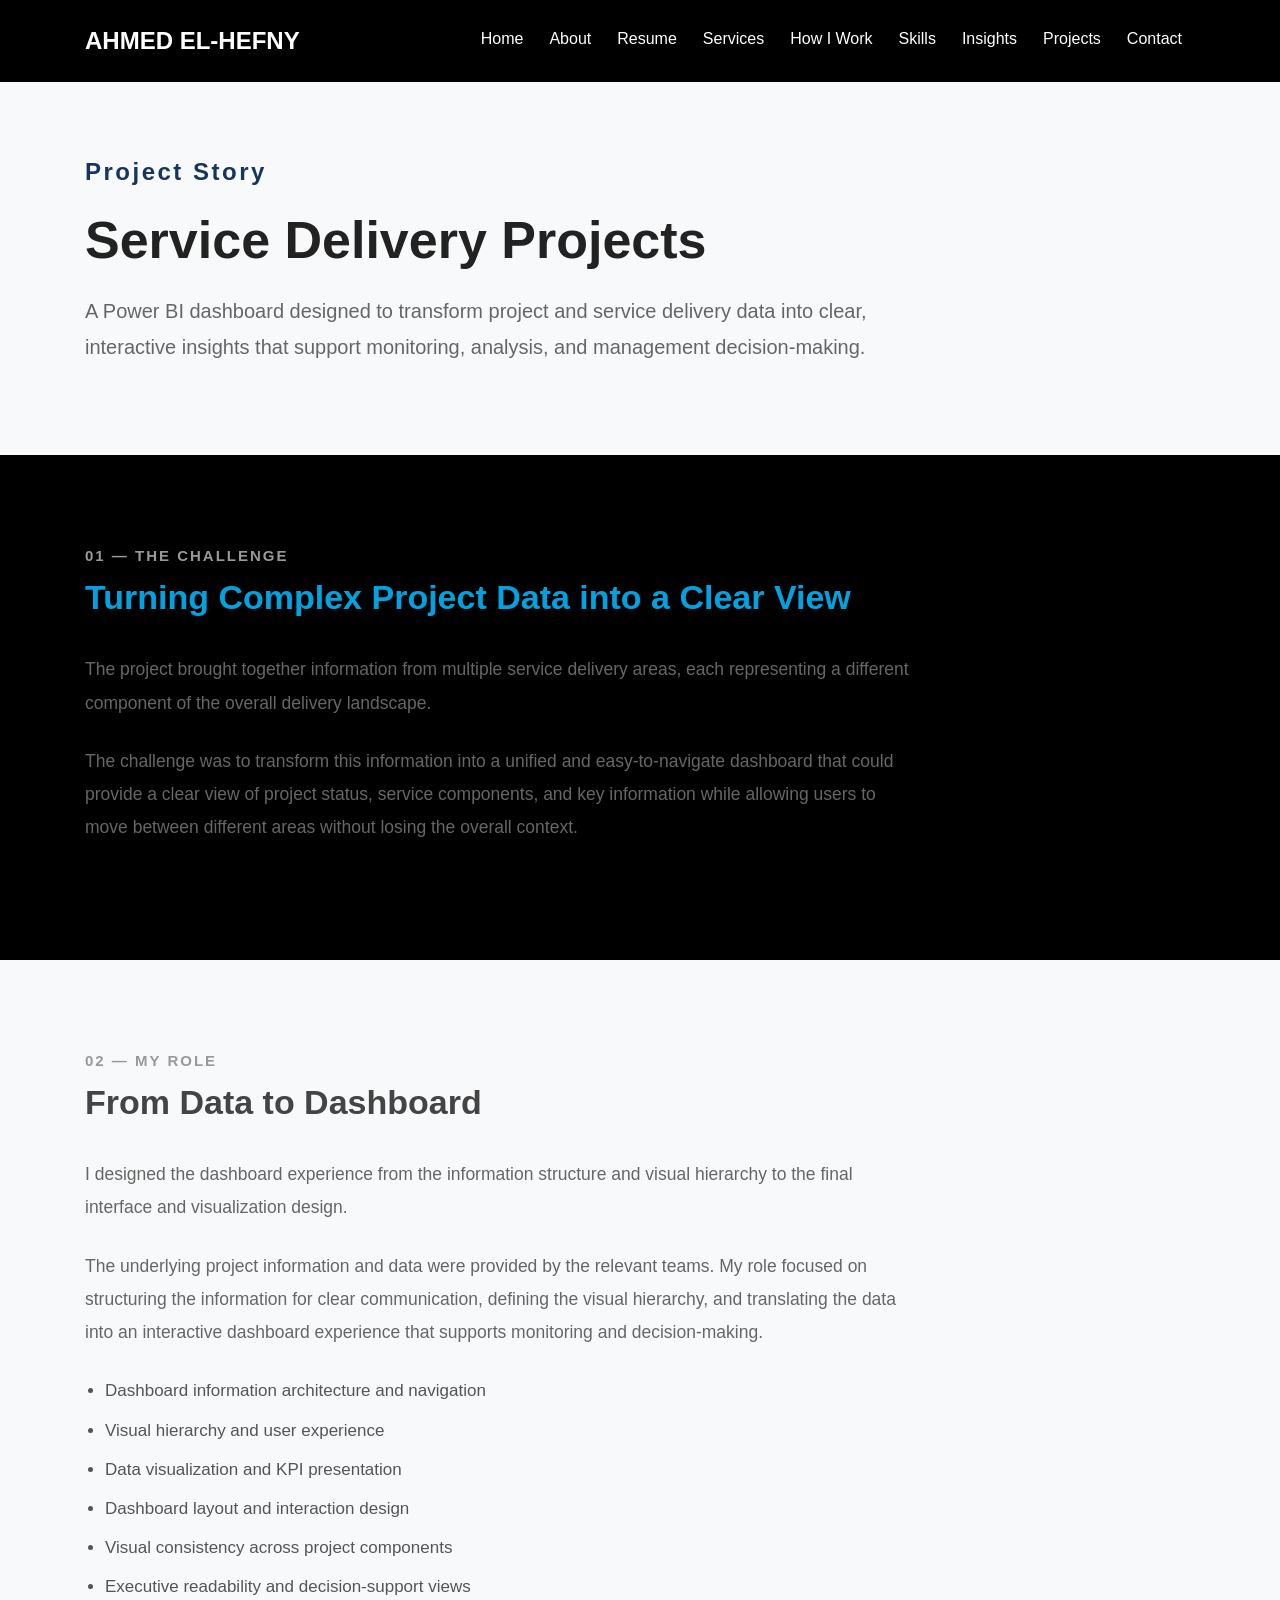
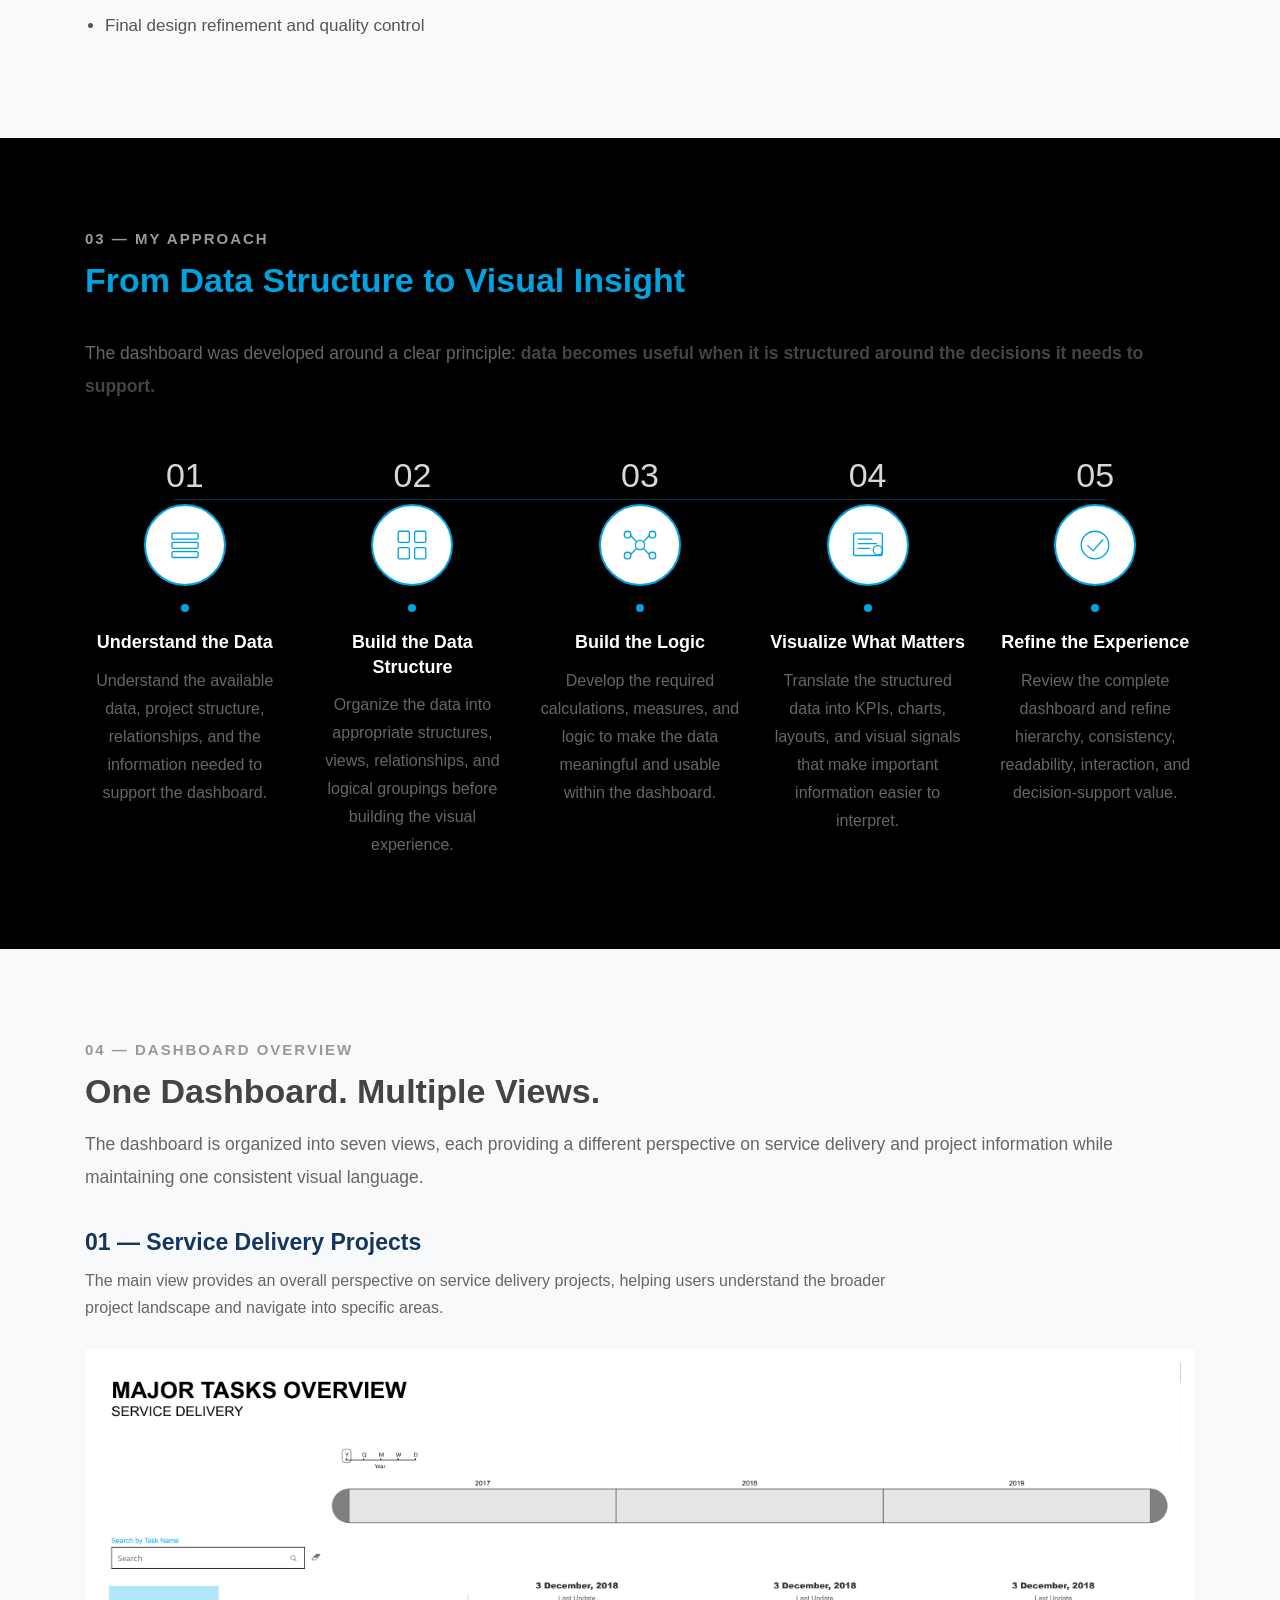
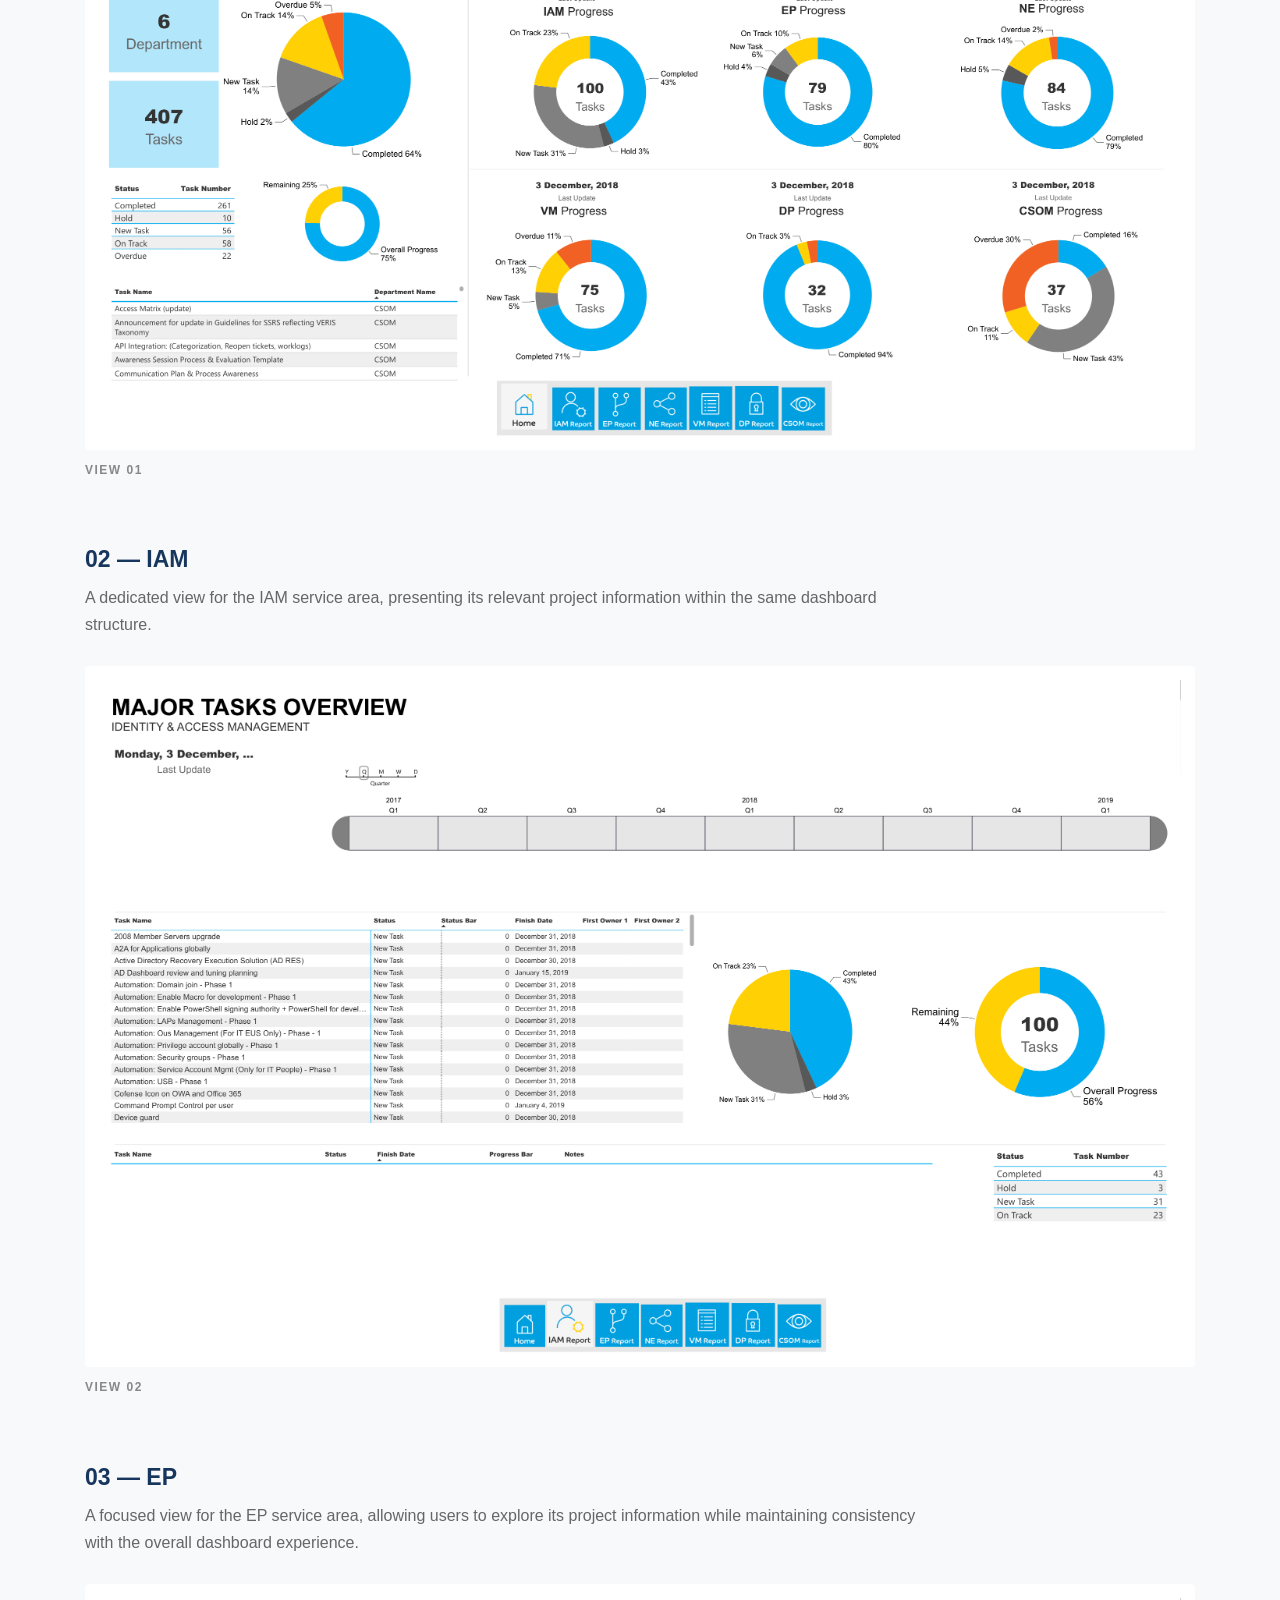
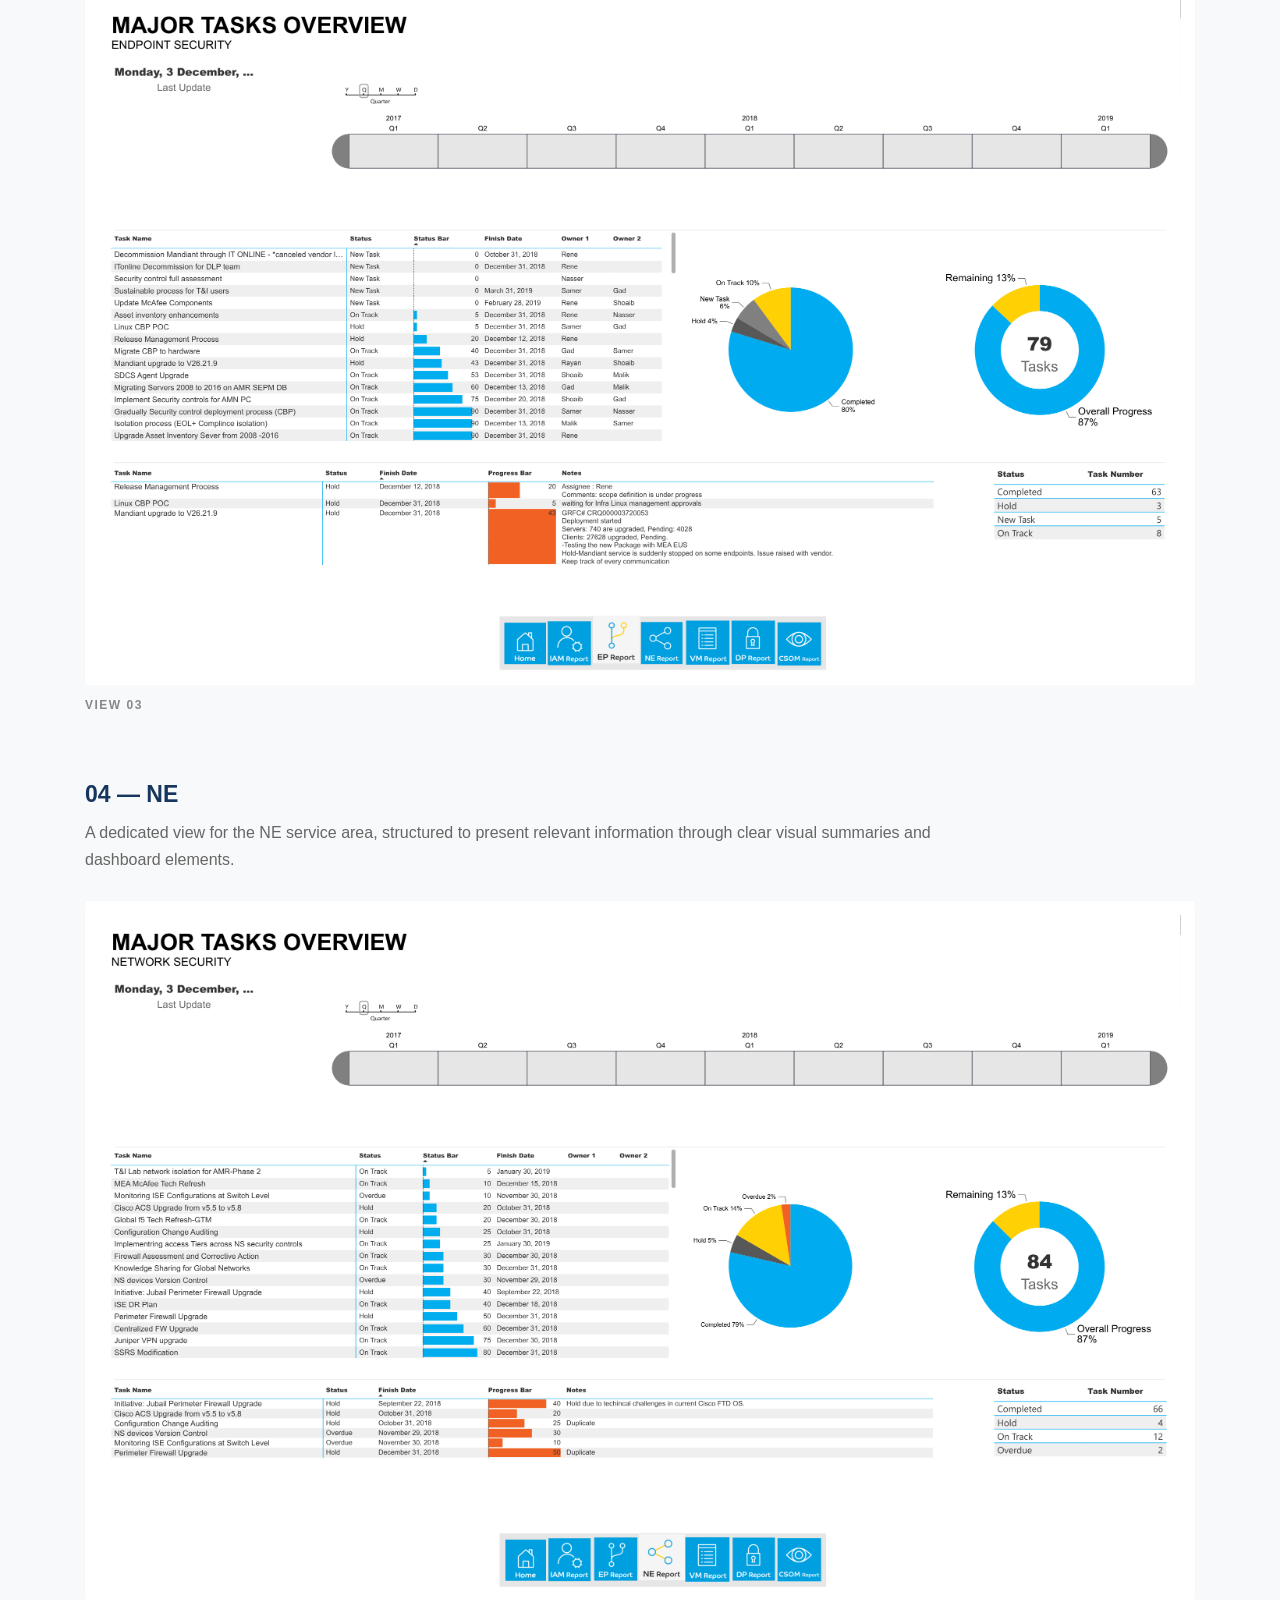
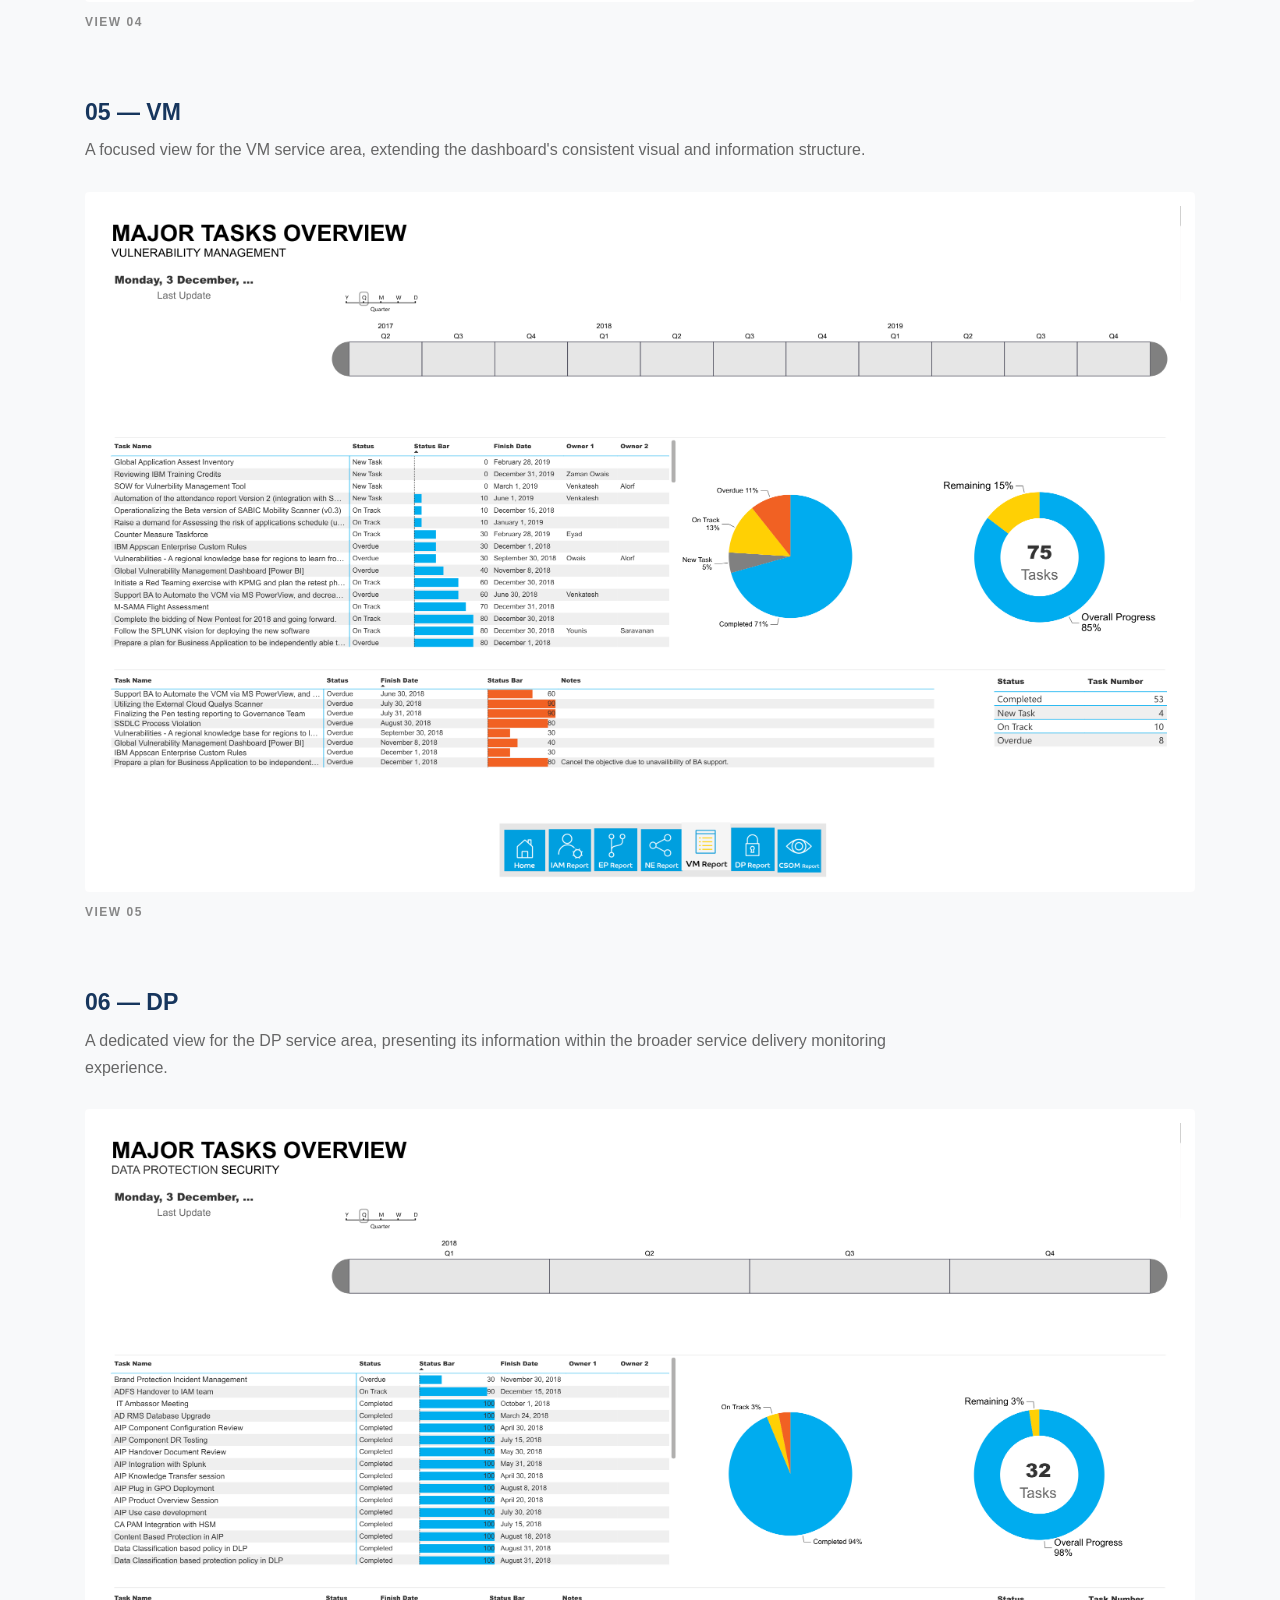
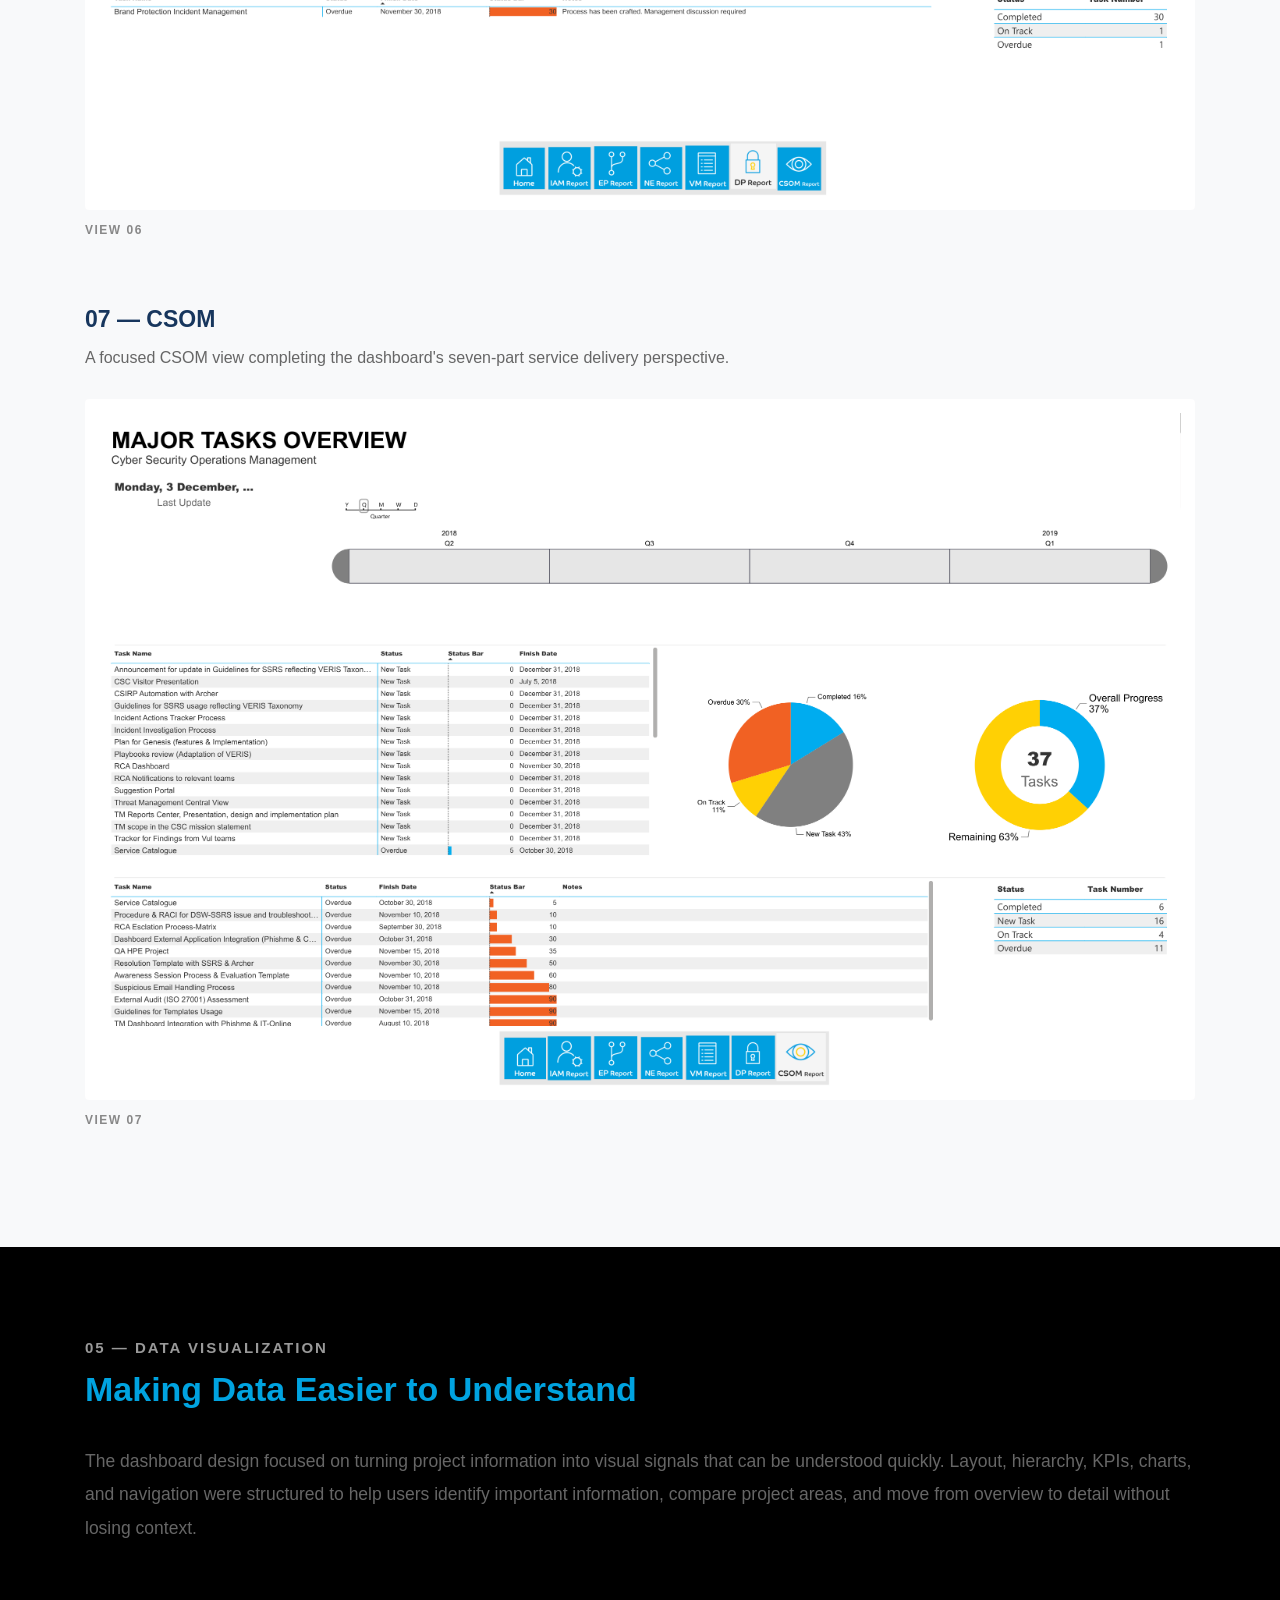
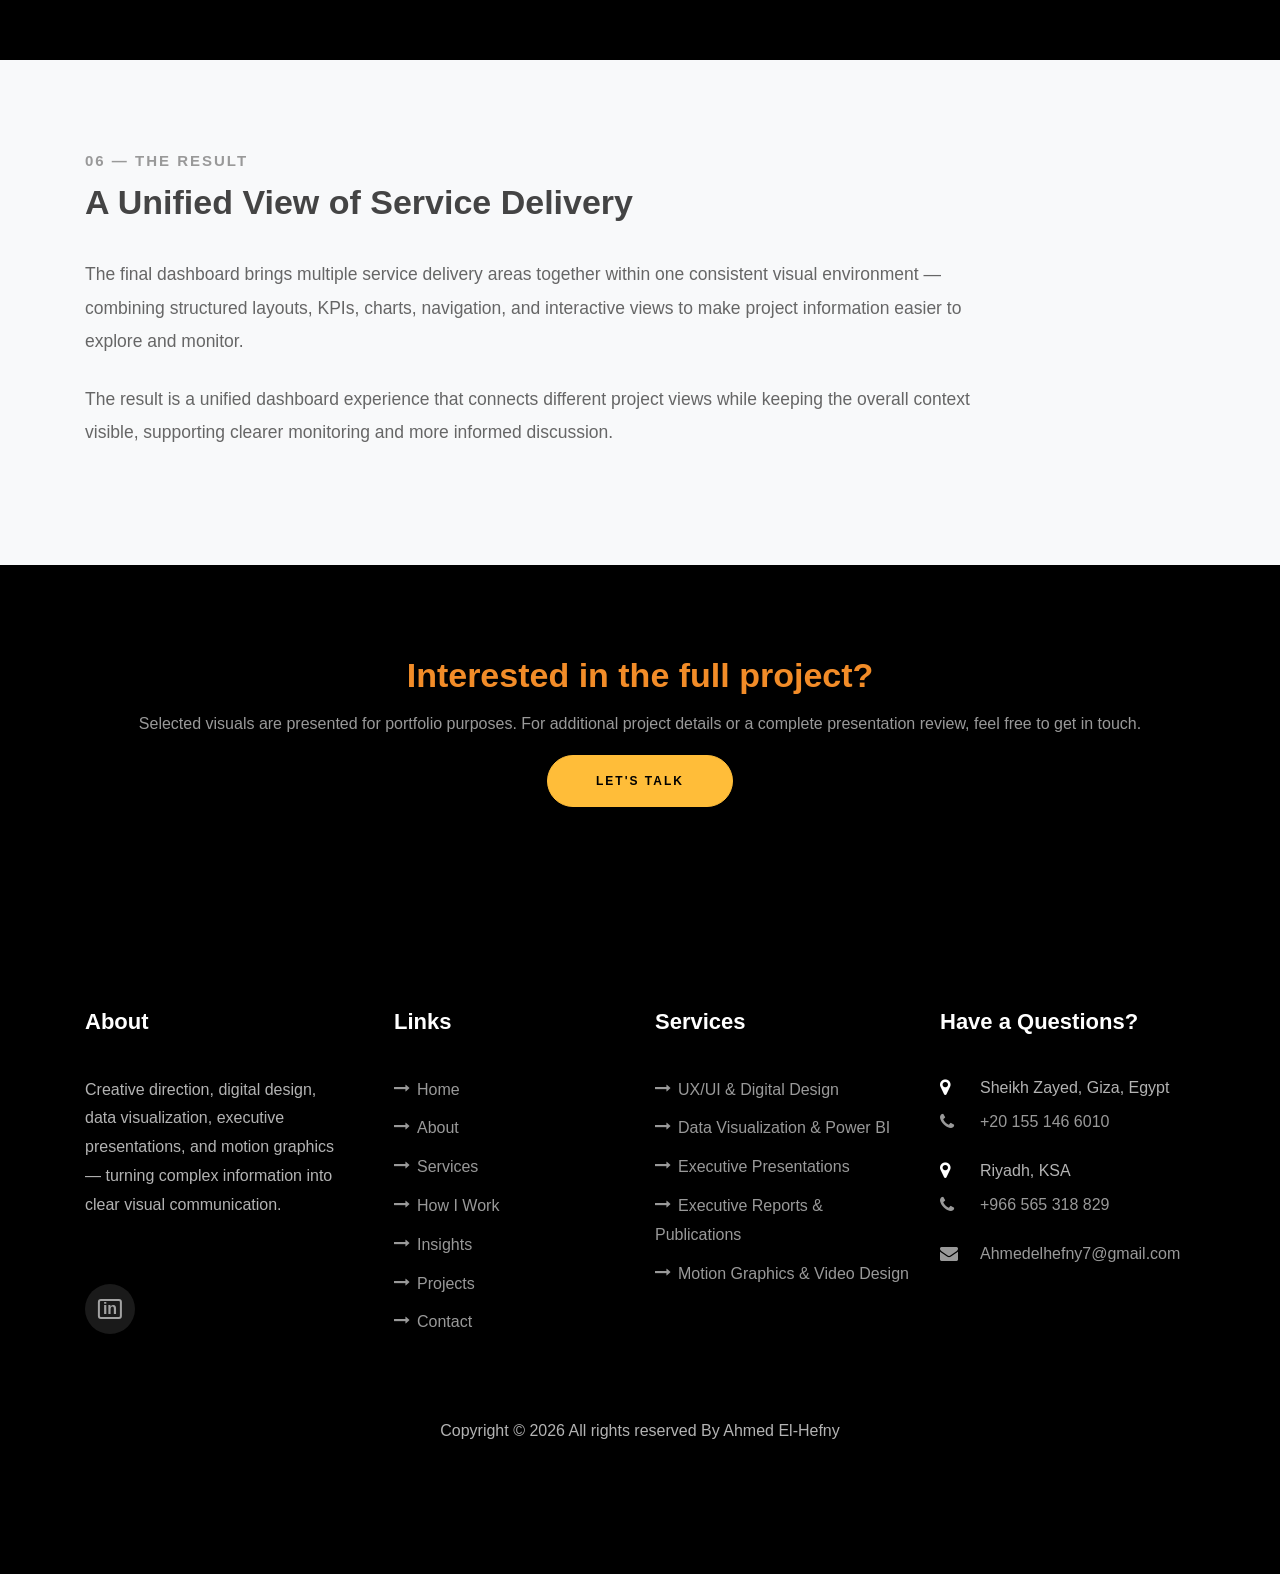
==== project-story/power-bi/power-bi-data-visualization.html @ 74de2758 "Add Power BI data visualization project story" ====
﻿<!DOCTYPE html>
<html lang="en">

<head>
    <title>Service Delivery Projects | Project Story | Ahmed Elhefny</title>
    <meta charset="utf-8">
    <meta name="viewport" content="width=device-width, initial-scale=1, shrink-to-fit=no">

    <meta name="description"
        content="Project Story — Service Delivery Projects. Power BI dashboard and data visualization by Ahmed Elhefny.">

    <meta property="og:title" content="Service Delivery Projects | Project Story | Ahmed Elhefny">
    <meta property="og:description"
        content="Visual communication and executive presentation design — transforming complex cybersecurity information into a clear visual story.">
    <meta property="og:url"
        content="https://ah-hefny.github.io/AhmedElhefny/project-story/power-bi/">
    <meta property="og:type" content="website">
    <meta property="og:image"
        content="https://ah-hefny.github.io/AhmedElhefny/project-story/power-bi/images/page-1.png">

    <link rel="stylesheet" href="../../css/open-iconic-bootstrap.min.css">
    <link rel="stylesheet" href="../../css/animate.css">
    <link rel="stylesheet" href="../../css/owl.carousel.min.css">
    <link rel="stylesheet" href="../../css/owl.theme.default.min.css">
    <link rel="stylesheet" href="../../css/magnific-popup.css">
    <link rel="stylesheet" href="../../css/aos.css">
    <link rel="stylesheet" href="../../css/ionicons.min.css">
    <link rel="stylesheet" href="../../css/flaticon.css">
    <link rel="stylesheet" href="../../css/icomoon.css">
    <link rel="stylesheet" href="../../css/style.css">

    <style>
    :root {
        --story-blue: #00A3E0;
        --story-navy: #17365D;
        --story-orange: #F28C28;
        --story-dark: #444444;
        --story-text: #666666;
        --story-muted: #999999;
        --story-light: #f8f9fa;
        --story-border: #e6e6e6;
    }

    /* ================================
       HERO
       ================================ */

    .project-story-hero {
        padding: 150px 0 90px;
        background: var(--story-light);
    }

    .project-story-hero .subtitle {
        display: inline-block;
        margin-bottom: 18px;
        font-size: 24px;
        font-weight: 700;
        letter-spacing: 2.5px;
        color: var(--story-navy);
    }

    .project-story-hero h1 {
        margin-bottom: 22px;
        font-size: 52px;
        font-weight: 700;
        line-height: 1.15;
        color: #222;
    }

    .project-story-hero .lead {
        max-width: 850px;
        margin-bottom: 0;
        font-size: 20px;
        line-height: 1.8;
        color: var(--story-text);
    }


    /* ================================
       NAVBAR
       ================================ */
    .ftco_navbar .navbar-nav {
        white-space: nowrap;
    }

    /* Match homepage navbar */
    .ftco-navbar-light {
        background: #000000 !important;
    }

    .ftco-navbar-light .navbar-brand,
    .ftco-navbar-light .navbar-nav > .nav-item > .nav-link {
        color: #ffffff !important;
    }


    /* ================================
       STORY SECTIONS
       ================================ */

    .story-section {
        padding: 90px 0;
    }

    .story-section.bg-light {
        background: var(--story-light) !important;
    }

    .story-heading {
        margin-bottom: 35px;
    }

    .story-heading .label {
        display: block;
        margin-bottom: 10px;
        font-size: 15px;
        font-weight: 700;
        line-height: 1.4;
        letter-spacing: 2px;
        text-transform: uppercase;
        color: var(--story-muted);
    }

    .story-heading h2 {
        margin-bottom: 15px;
        font-size: 34px;
        font-weight: 700;
        line-height: 1.25;
        color: #222;
    }

    .story-copy {
        margin-bottom: 25px;
        font-size: 17.5px;
        line-height: 1.9;
        color: var(--story-text);
    }

    .story-copy strong {
        color: var(--story-dark);
    }
    /* ================================
       SECTION HEADING SYSTEM
       ================================ */

    .section-challenge .story-heading h2,
    .section-approach .story-heading h2,
    .section-thinking .story-heading h2 {
        color: var(--story-blue) !important;
    }

    .section-role .story-heading h2,
    .section-visuals .story-heading h2,
    .section-result .story-heading h2 {
        color: var(--story-dark) !important;
    }



    /* ================================
       MY ROLE
       ================================ */

    .role-list {
        margin: 25px 0 0;
        padding-left: 20px;
        color: #555;
        font-size: 17px;
        line-height: 1.95;
    }

    .role-list li {
        margin-bottom: 6px;
    }


    /* ================================
       APPROACH CARDS
       ================================ */

    .approach-card {
        position: relative;
        height: 100%;
        padding: 30px;
        background: #fff;
        border: 1px solid var(--story-border);
        border-radius: 8px;
    }

    .approach-number {
        display: block;
        margin-bottom: 15px;
        font-size: 13px;
        font-weight: 700;
        letter-spacing: 1.5px;
        color: var(--story-blue);
    }

    .approach-card h3 {
        margin-bottom: 12px;
        font-size: 20px;
        font-weight: 700;
        color: var(--story-dark);
    }

    .approach-card p {
        margin-bottom: 0;
        font-size: 15px;
        line-height: 1.7;
        color: var(--story-text);
    }


    /* ================================
       DESIGN PROCESS
       ================================ */

    .design-process {
        position: relative;
        display: grid;
        grid-template-columns: repeat(5, 1fr);
        gap: 28px;
        margin-top: 55px;
    }

    .design-process::before {
        content: "";
        position: absolute;
        top: 41px;
        left: 8%;
        right: 8%;
        height: 1px;
        background: var(--story-blue);
        opacity: 0.35;
    }

    .design-step {
        position: relative;
        z-index: 1;
        text-align: center;
    }

    .step-number {
        display: block;
        margin-bottom: 12px;
        font-size: 34px;
        font-weight: 300;
        line-height: 1;
        color: #d7d7d7;
    }

    .step-icon {
        position: relative;
        z-index: 2;
        display: flex;
        align-items: center;
        justify-content: center;
        width: 82px;
        height: 82px;
        margin: 0 auto 18px;
        background: #fff;
        border: 2px solid var(--story-blue);
        border-radius: 50%;
    }

    .step-icon svg {
        width: 42px;
        height: 42px;
        fill: none;
        stroke: var(--story-blue);
        stroke-width: 2;
        stroke-linecap: round;
        stroke-linejoin: round;
    }

    .step-dot {
        width: 8px;
        height: 8px;
        margin: 0 auto 18px;
        background: var(--story-blue);
        border-radius: 50%;
    }

    .design-step h3 {
        margin-bottom: 12px;
        font-size: 18px;
        font-weight: 700;
        line-height: 1.35;
        color: #fff;
    }

    .design-step p {
        margin-bottom: 0;
        font-size: 16px;
        line-height: 1.75;
        color: var(--story-text);
    }


    /* ================================
       CAPABILITY ITEMS
       ================================ */

    .capability-item {
        position: relative;
        height: 100%;
    }

    .capability-item h3 {
        margin-bottom: 10px;
        font-size: 20px;
        font-weight: 700;
        color: var(--story-dark);
    }

    .capability-item p {
        margin-bottom: 0;
        font-size: 15px;
        line-height: 1.7;
        color: var(--story-text);
    }


    /* ================================
       SELECTED VISUALS
       ================================ */

    .visual-group {
        margin-bottom: 65px;
    }

    .visual-group:last-child {
        margin-bottom: 0;
    }

    .visual-group h3 {
        margin-bottom: 10px;
        font-size: 23px;
        font-weight: 700;
        color: var(--story-navy);
    }

    .visual-group .group-description {
        max-width: 850px;
        margin-bottom: 28px;
        font-size: 16px;
        line-height: 1.7;
        color: var(--story-text);
    }

    .visual-item {
        margin-bottom: 25px;
    }

    .visual-item img {
        display: block;
        width: 100%;
    }

    .visual-number {
        display: block;
        margin-top: 10px;
        font-size: 12px;
        font-weight: 700;
        letter-spacing: 1.5px;
        color: #888;
    }


    /* ================================
       RESULT
       ================================ */

    .story-result {
        max-width: 900px;
    }


    /* ================================
       CTA
       ================================ */

    .story-cta {
        padding: 90px 0;
        text-align: center;
    }

    .story-cta h2 {
        margin-bottom: 15px;
        font-size: 34px;
        font-weight: 700;
        color: var(--story-orange);
    }


    /* ================================
       RESPONSIVE
       ================================ */

    @media (max-width: 991.98px) {
        .design-process {
            grid-template-columns: repeat(3, 1fr);
        }

        .design-process::before {
            display: none;
        }
    }

    @media (max-width: 767.98px) {
        .project-story-hero {
            padding: 110px 0 65px;
        }

        .project-story-hero h1 {
            font-size: 38px;
        }

        .project-story-hero .subtitle {
            font-size: 20px;
            letter-spacing: 2px;
        }

        .project-story-hero .lead {
            font-size: 17px;
        }

        .story-section {
            padding: 65px 0;
        }

        .story-heading h2 {
            font-size: 29px;
        }

        .design-process {
            grid-template-columns: 1fr;
            gap: 42px;
        }

        .design-step {
            max-width: 420px;
            margin: 0 auto;
        }

        .story-cta {
            padding: 65px 0;
        }

        .story-cta h2 {
            font-size: 29px;
        }
    }
</style></head>

<body data-spy="scroll" data-target=".site-navbar-target" data-offset="300">

    <nav class="navbar navbar-expand-lg navbar-dark ftco_navbar ftco-navbar-light site-navbar-target" id="ftco-navbar">
        <div class="container">
            <a class="navbar-brand" href="../../index.html">AHMED EL-HEFNY</a>

            <button class="navbar-toggler js-fh5co-nav-toggle fh5co-nav-toggle" type="button"
                data-toggle="collapse" data-target="#ftco-nav" aria-controls="ftco-nav" aria-expanded="false"
                aria-label="Toggle navigation">
                <span class="oi oi-menu"></span> Menu
            </button>

            <div class="collapse navbar-collapse" id="ftco-nav">
                <ul class="navbar-nav nav ml-auto">
                    <li class="nav-item"><a href="../../index.html#home-section" class="nav-link"><span>Home</span></a></li>
                    <li class="nav-item"><a href="../../index.html#about-section" class="nav-link"><span>About</span></a></li>
                    <li class="nav-item"><a href="../../index.html#resume-section" class="nav-link"><span>Resume</span></a></li>
                    <li class="nav-item"><a href="../../index.html#services-section" class="nav-link"><span>Services</span></a></li>
                    <li class="nav-item"><a href="../../index.html#how-i-work-section" class="nav-link"><span>How I Work</span></a></li>
                    <li class="nav-item"><a href="../../index.html#skills-section" class="nav-link"><span>Skills</span></a></li>
                    <li class="nav-item"><a href="../../index.html#insights-section" class="nav-link"><span>Insights</span></a></li>
                    <li class="nav-item"><a href="../../index.html#projects-section" class="nav-link"><span>Projects</span></a></li>
                    <li class="nav-item"><a href="../../index.html#contact-section" class="nav-link"><span>Contact</span></a></li>
                </ul>
            </div>
        </div>
    </nav>

    <section class="project-story-hero">
        <div class="container">
            <div class="row">
                <div class="col-lg-11">
                    <span class="subtitle">Project Story</span>
                    <h1>Service Delivery Projects</h1>
                    <p class="lead">
                        A Power BI dashboard designed to transform project and service delivery data into
                        clear, interactive insights that support monitoring, analysis, and management decision-making.
                    </p>
                </div>
            </div>
        </div>
    </section>

    <section class="story-section section-challenge">
        <div class="container">
            <div class="row">
                <div class="col-lg-9">
                    <div class="story-heading">
                        <span class="label">01 — The Challenge</span>
                        <h2>Turning Complex Project Data into a Clear View</h2>
                    </div>

                    <p class="story-copy">
                        The project brought together information from multiple service delivery areas,
                        each representing a different component of the overall delivery landscape.
                    </p>

                    <p class="story-copy">
                        The challenge was to transform this information into a unified and easy-to-navigate dashboard
                        that could provide a clear view of project status, service components, and key information
                        while allowing users to move between different areas without losing the overall context.
                    </p>
                </div>
            </div>
        </div>
    </section>

    <section class="story-section bg-light section-role">
        <div class="container">
            <div class="row">
                <div class="col-lg-9">
                    <div class="story-heading">
                        <span class="label">02 — My Role</span>
                        <h2>From Data to Dashboard</h2>
                    </div>

                    <p class="story-copy">
                        I designed the dashboard experience from the information structure and visual hierarchy
                        to the final interface and visualization design.
                    </p>

                    <p class="story-copy">
                        The underlying project information and data were provided by the relevant teams.
                        My role focused on structuring the information for clear communication,
                        defining the visual hierarchy, and translating the data into an interactive
                        dashboard experience that supports monitoring and decision-making.
                    </p>

                    <ul class="role-list">
                        <li>Dashboard information architecture and navigation</li>
                        <li>Visual hierarchy and user experience</li>
                        <li>Data visualization and KPI presentation</li>
                        <li>Dashboard layout and interaction design</li>
                        <li>Visual consistency across project components</li>
                        <li>Executive readability and decision-support views</li>
                        <li>Final design refinement and quality control</li>
                    </ul>
                </div>
            </div>
        </div>
    </section>

    <section class="story-section section-approach">
    <div class="container">
        <div class="story-heading">
            <span class="label">03 — My Approach</span>
            <h2>From Data Structure to Visual Insight</h2>
        </div>

        <p class="story-copy mb-5">
            The dashboard was developed around a clear principle:
            <strong>data becomes useful when it is structured around the decisions it needs to support.</strong>
        </p>

        <div class="design-process">
            <div class="design-step">
                <span class="step-number">01</span>
                <div class="step-icon">
                    <svg viewBox="0 0 64 64" aria-hidden="true">
                        <rect x="12" y="14" width="40" height="9" rx="2"></rect>
                        <rect x="12" y="28" width="40" height="9" rx="2"></rect>
                        <rect x="12" y="42" width="40" height="9" rx="2"></rect>
                    </svg>
                </div>
                <div class="step-dot"></div>
                <h3>Understand the Data</h3>
                <p>Understand the available data, project structure, relationships, and the information needed to support the dashboard.</p>
            </div>

            <div class="design-step">
                <span class="step-number">02</span>
                <div class="step-icon">
                    <svg viewBox="0 0 64 64" aria-hidden="true">
                        <rect x="11" y="11" width="17" height="17" rx="2"></rect>
                        <rect x="36" y="11" width="17" height="17" rx="2"></rect>
                        <rect x="11" y="36" width="17" height="17" rx="2"></rect>
                        <rect x="36" y="36" width="17" height="17" rx="2"></rect>
                    </svg>
                </div>
                <div class="step-dot"></div>
                <h3>Build the Data Structure</h3>
                <p>Organize the data into appropriate structures, views, relationships, and logical groupings before building the visual experience.</p>
            </div>

            <div class="design-step">
                <span class="step-number">03</span>
                <div class="step-icon">
                    <svg viewBox="0 0 64 64" aria-hidden="true">
                        <circle cx="32" cy="32" r="7"></circle>
                        <circle cx="13" cy="16" r="5"></circle>
                        <circle cx="51" cy="16" r="5"></circle>
                        <circle cx="13" cy="48" r="5"></circle>
                        <circle cx="51" cy="48" r="5"></circle>
                        <line x1="18" y1="18" x2="27" y2="27"></line>
                        <line x1="46" y1="18" x2="37" y2="27"></line>
                        <line x1="18" y1="46" x2="27" y2="37"></line>
                        <line x1="46" y1="46" x2="37" y2="37"></line>
                    </svg>
                </div>
                <div class="step-dot"></div>
                <h3>Build the Logic</h3>
                <p>Develop the required calculations, measures, and logic to make the data meaningful and usable within the dashboard.</p>
            </div>

            <div class="design-step">
                <span class="step-number">04</span>
                <div class="step-icon">
                    <svg viewBox="0 0 64 64" aria-hidden="true">
                        <rect x="10" y="14" width="44" height="34" rx="3"></rect>
                        <line x1="17" y1="23" x2="38" y2="23"></line>
                        <line x1="17" y1="30" x2="45" y2="30"></line>
                        <line x1="17" y1="37" x2="34" y2="37"></line>
                        <circle cx="47" cy="40" r="7"></circle>
                    </svg>
                </div>
                <div class="step-dot"></div>
                <h3>Visualize What Matters</h3>
                <p>Translate the structured data into KPIs, charts, layouts, and visual signals that make important information easier to interpret.</p>
            </div>

            <div class="design-step">
                <span class="step-number">05</span>
                <div class="step-icon">
                    <svg viewBox="0 0 64 64" aria-hidden="true">
                        <circle cx="32" cy="32" r="21"></circle>
                        <path d="M21 33 L29 41 L44 24"></path>
                    </svg>
                </div>
                <div class="step-dot"></div>
                <h3>Refine the Experience</h3>
                <p>Review the complete dashboard and refine hierarchy, consistency, readability, interaction, and decision-support value.</p>
            </div>
        </div>
    </div>
</section>
<section class="story-section bg-light section-visuals">
    <div class="container">

        <div class="story-heading">
            <span class="label">04 — Dashboard Overview</span>
            <h2>One Dashboard. Multiple Views.</h2>
            <p class="story-copy">
                The dashboard is organized into seven views, each providing a different perspective on
                service delivery and project information while maintaining one consistent visual language.
            </p>
        </div>

        <div class="visual-group">
            <h3>01 — Service Delivery Projects</h3>
            <p class="group-description">
                The main view provides an overall perspective on service delivery projects,
                helping users understand the broader project landscape and navigate into specific areas.
            </p>
            <div class="visual-item">
                <img src="images/page-1.png" alt="Service Delivery Projects Power BI dashboard" class="img-fluid rounded">
                <span class="visual-number">VIEW 01</span>
            </div>
        </div>

        <div class="visual-group">
            <h3>02 — IAM</h3>
            <p class="group-description">
                A dedicated view for the IAM service area, presenting its relevant project information
                within the same dashboard structure.
            </p>
            <div class="visual-item">
                <img src="images/page-2.png" alt="IAM Power BI dashboard view" class="img-fluid rounded">
                <span class="visual-number">VIEW 02</span>
            </div>
        </div>

        <div class="visual-group">
            <h3>03 — EP</h3>
            <p class="group-description">
                A focused view for the EP service area, allowing users to explore its project information
                while maintaining consistency with the overall dashboard experience.
            </p>
            <div class="visual-item">
                <img src="images/page-3.png" alt="EP Power BI dashboard view" class="img-fluid rounded">
                <span class="visual-number">VIEW 03</span>
            </div>
        </div>

        <div class="visual-group">
            <h3>04 — NE</h3>
            <p class="group-description">
                A dedicated view for the NE service area, structured to present relevant information
                through clear visual summaries and dashboard elements.
            </p>
            <div class="visual-item">
                <img src="images/page-4.png" alt="NE Power BI dashboard view" class="img-fluid rounded">
                <span class="visual-number">VIEW 04</span>
            </div>
        </div>

        <div class="visual-group">
            <h3>05 — VM</h3>
            <p class="group-description">
                A focused view for the VM service area, extending the dashboard's consistent visual
                and information structure.
            </p>
            <div class="visual-item">
                <img src="images/page-5.png" alt="VM Power BI dashboard view" class="img-fluid rounded">
                <span class="visual-number">VIEW 05</span>
            </div>
        </div>

        <div class="visual-group">
            <h3>06 — DP</h3>
            <p class="group-description">
                A dedicated view for the DP service area, presenting its information within the
                broader service delivery monitoring experience.
            </p>
            <div class="visual-item">
                <img src="images/page-6.png" alt="DP Power BI dashboard view" class="img-fluid rounded">
                <span class="visual-number">VIEW 06</span>
            </div>
        </div>

        <div class="visual-group">
            <h3>07 — CSOM</h3>
            <p class="group-description">
                A focused CSOM view completing the dashboard's seven-part service delivery perspective.
            </p>
            <div class="visual-item">
                <img src="images/page-7.png" alt="CSOM Power BI dashboard view" class="img-fluid rounded">
                <span class="visual-number">VIEW 07</span>
            </div>
        </div>

    </div>
</section>
<section class="story-section section-thinking">
        <div class="container">
            <div class="story-heading">
                <span class="label">05 — Data Visualization</span>
                <h2>Making Data Easier to Understand</h2>
            </div>

            <p class="story-copy">
                The dashboard design focused on turning project information into visual signals that can be
                understood quickly. Layout, hierarchy, KPIs, charts, and navigation were structured to
                help users identify important information, compare project areas, and move from overview
                to detail without losing context.
            </p>
        </div>
    </section>
    <section class="story-section bg-light section-result">
        <div class="container">
            <div class="story-result">
                <div class="story-heading">
                    <span class="label">06 — The Result</span>
                    <h2>A Unified View of Service Delivery</h2>
                </div>

                <p class="story-copy">
                    The final dashboard brings multiple service delivery areas together within one consistent
                    visual environment — combining structured layouts, KPIs, charts, navigation, and
                    interactive views to make project information easier to explore and monitor.
                </p>

                <p class="story-copy">
                    The result is a unified dashboard experience that connects different project views while
                    keeping the overall context visible, supporting clearer monitoring and more informed discussion.
                </p>
            </div>
        </div>
    </section>

    <section class="story-cta">
        <div class="container">
            <h2>Interested in the full project?</h2>
            <p>
                Selected visuals are presented for portfolio purposes. For additional project details
                or a complete presentation review, feel free to get in touch.
            </p>
            <a href="../../index.html#contact-section" class="btn btn-primary py-3 px-5">
                Let's Talk
            </a>
        </div>
    </section>

    <footer class="ftco-footer ftco-section">
        <div class="container">
            <div class="row mb-5">

                <div class="col-md">
                    <div class="ftco-footer-widget mb-4">
                        <h2 class="ftco-heading-2">About</h2>
                        <p>
                            Creative direction, digital design, data visualization, executive presentations,
                            and motion graphics — turning complex information into clear visual communication.
                        </p>

                        <ul class="ftco-footer-social list-unstyled float-md-left float-lft mt-5">
                            <li class="ftco-animate">
                                <a href="https://www.linkedin.com/in/ahmed-el-hefny-pmp%C2%AE-49030225/"
                                    target="_blank" rel="noopener noreferrer">
                                    <span style="font-weight: bold; font-size: 16px; border: 2px solid currentColor; border-radius: 3px; padding: 0 3px; line-height: 1;">in</span>
                                </a>
                            </li>
                        </ul>
                    </div>
                </div>

                <div class="col-md">
                    <div class="ftco-footer-widget mb-4 ml-md-4">
                        <h2 class="ftco-heading-2">Links</h2>
                        <ul class="list-unstyled">
                            <li><a href="../../index.html#home-section"><span class="icon-long-arrow-right mr-2"></span>Home</a></li>
                            <li><a href="../../index.html#about-section"><span class="icon-long-arrow-right mr-2"></span>About</a></li>
                            <li><a href="../../index.html#services-section"><span class="icon-long-arrow-right mr-2"></span>Services</a></li>
                            <li><a href="../../index.html#how-i-work-section"><span class="icon-long-arrow-right mr-2"></span>How I Work</a></li>
                            <li><a href="../../index.html#insights-section"><span class="icon-long-arrow-right mr-2"></span>Insights</a></li>
                            <li><a href="../../index.html#projects-section"><span class="icon-long-arrow-right mr-2"></span>Projects</a></li>
                            <li><a href="../../index.html#contact-section"><span class="icon-long-arrow-right mr-2"></span>Contact</a></li>
                        </ul>
                    </div>
                </div>

                <div class="col-md">
                    <div class="ftco-footer-widget mb-4">
                        <h2 class="ftco-heading-2">Services</h2>
                        <ul class="list-unstyled">
                            <li><a href="../../index.html#services-section"><span class="icon-long-arrow-right mr-2"></span>UX/UI &amp; Digital Design</a></li>
                            <li><a href="../../index.html#services-section"><span class="icon-long-arrow-right mr-2"></span>Data Visualization &amp; Power BI</a></li>
                            <li><a href="../../index.html#services-section"><span class="icon-long-arrow-right mr-2"></span>Executive Presentations</a></li>
                            <li><a href="../../index.html#services-section"><span class="icon-long-arrow-right mr-2"></span>Executive Reports &amp; Publications</a></li>
                            <li><a href="../../index.html#services-section"><span class="icon-long-arrow-right mr-2"></span>Motion Graphics &amp; Video Design</a></li>
                        </ul>
                    </div>
                </div>

                <div class="col-md">
                    <div class="ftco-footer-widget mb-4">
                        <h2 class="ftco-heading-2">Have a Questions?</h2>

                        <div class="block-23 mb-3">
                            <ul>
                                <li>
                                    <span class="icon icon-map-marker"></span>
                                    <span class="text">Sheikh Zayed, Giza, Egypt</span>
                                </li>
                                <li>
                                    <a href="#">
                                        <span class="icon icon-phone"></span>
                                        <span class="text">+20 155 146 6010</span>
                                    </a>
                                </li>
                                <li>
                                    <span class="icon icon-map-marker"></span>
                                    <span class="text">Riyadh, KSA</span>
                                </li>
                                <li>
                                    <a href="tel:+966565318829">
                                        <span class="icon icon-phone"></span>
                                        <span class="text">+966 565 318 829</span>
                                    </a>
                                </li>
                                <li>
                                    <a href="mailto:Ahmedelhefny7@gmail.com">
                                        <span class="icon icon-envelope"></span>
                                        <span class="text">Ahmedelhefny7@gmail.com</span>
                                    </a>
                                </li>
                            </ul>
                        </div>
                    </div>
                </div>

            </div>

            <div class="row">
                <div class="col-md-12 text-center">
                    <p>
                        Copyright &copy;
                        <script>document.write(new Date().getFullYear());</script>
                        All rights reserved By Ahmed El-Hefny
                    </p>
                </div>
            </div>
        </div>
    </footer>

    <script src="../../js/jquery.min.js"></script>
    <script src="../../js/jquery-migrate-3.0.1.min.js"></script>
    <script src="../../js/popper.min.js"></script>
    <script src="../../js/bootstrap.min.js"></script>
    <script src="../../js/jquery.easing.1.3.js"></script>
    <script src="../../js/jquery.waypoints.min.js"></script>
    <script src="../../js/jquery.stellar.min.js"></script>
    <script src="../../js/owl.carousel.min.js"></script>
    <script src="../../js/jquery.magnific-popup.min.js"></script>
    <script src="../../js/aos.js"></script>
    <script src="../../js/jquery.animateNumber.min.js"></script>
    <script src="../../js/scrollax.min.js"></script>
    <script src="../../js/main.js"></script>

</body>
</html>
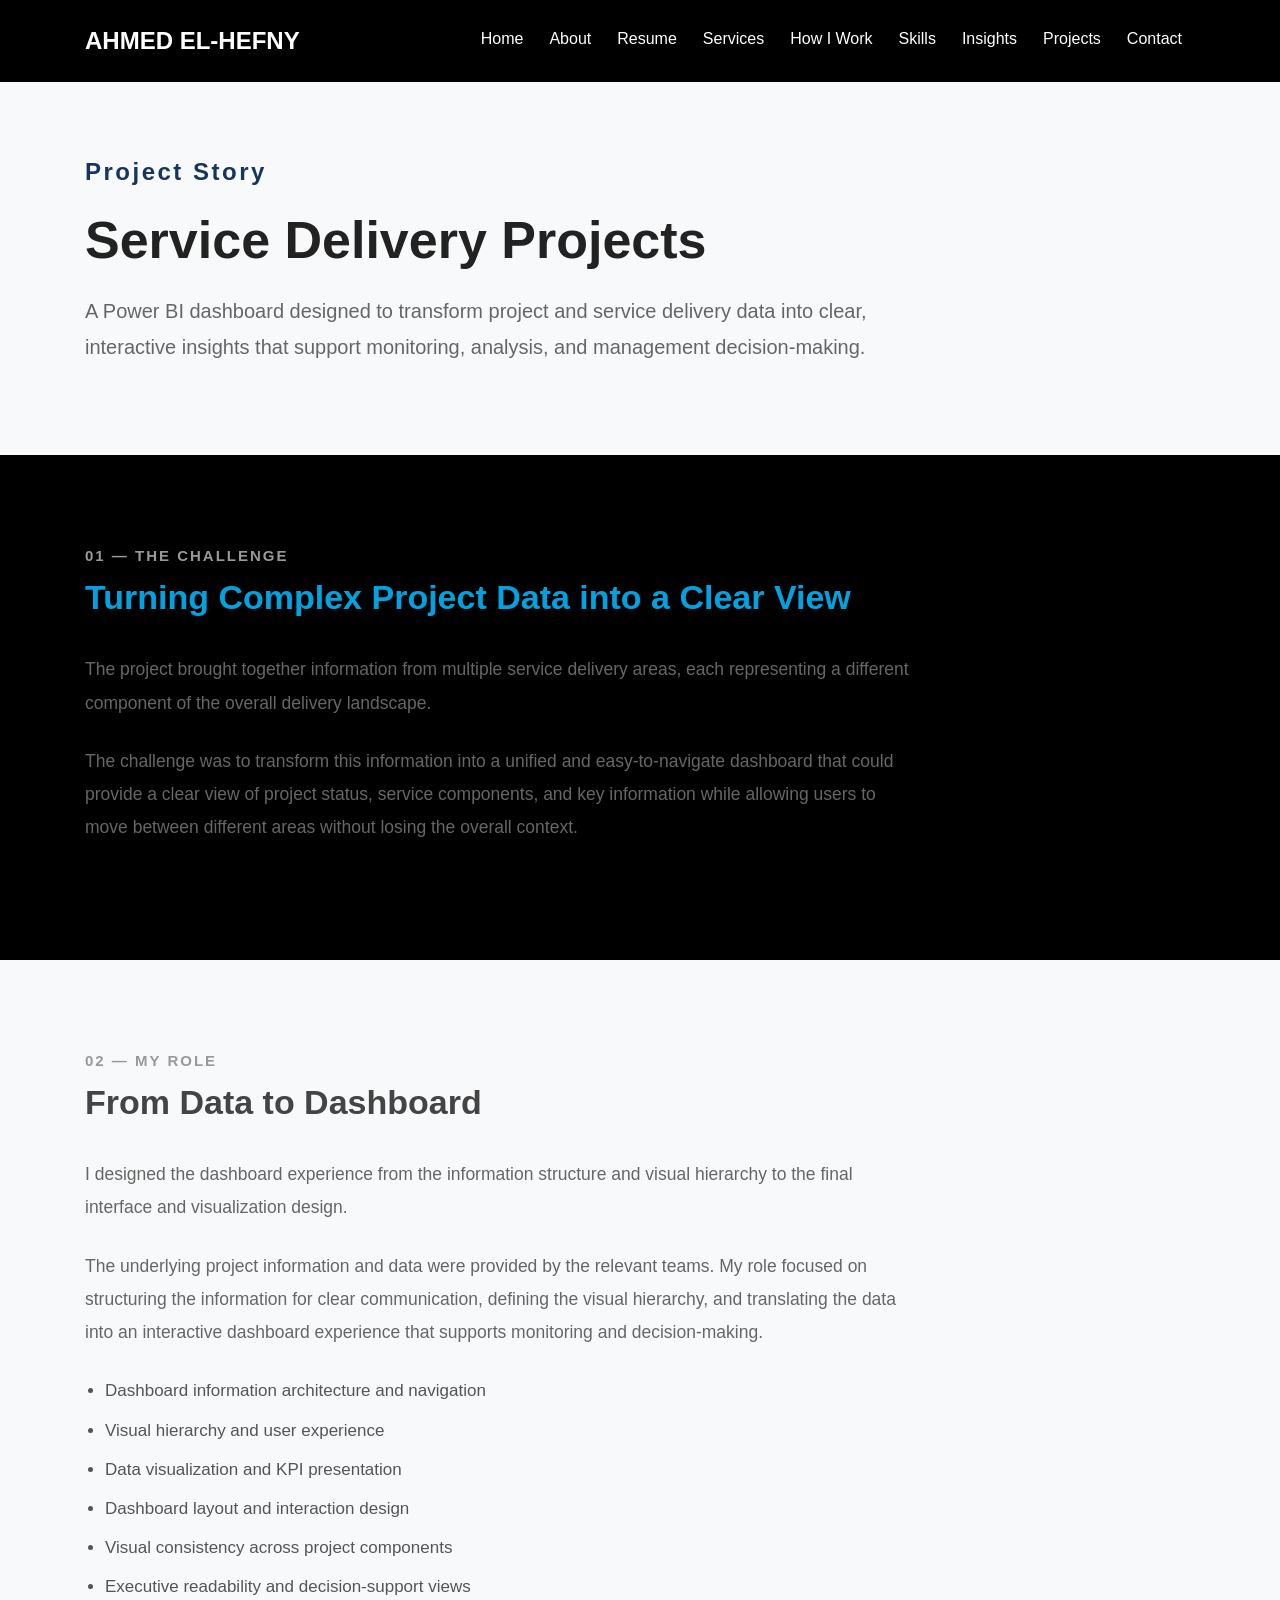
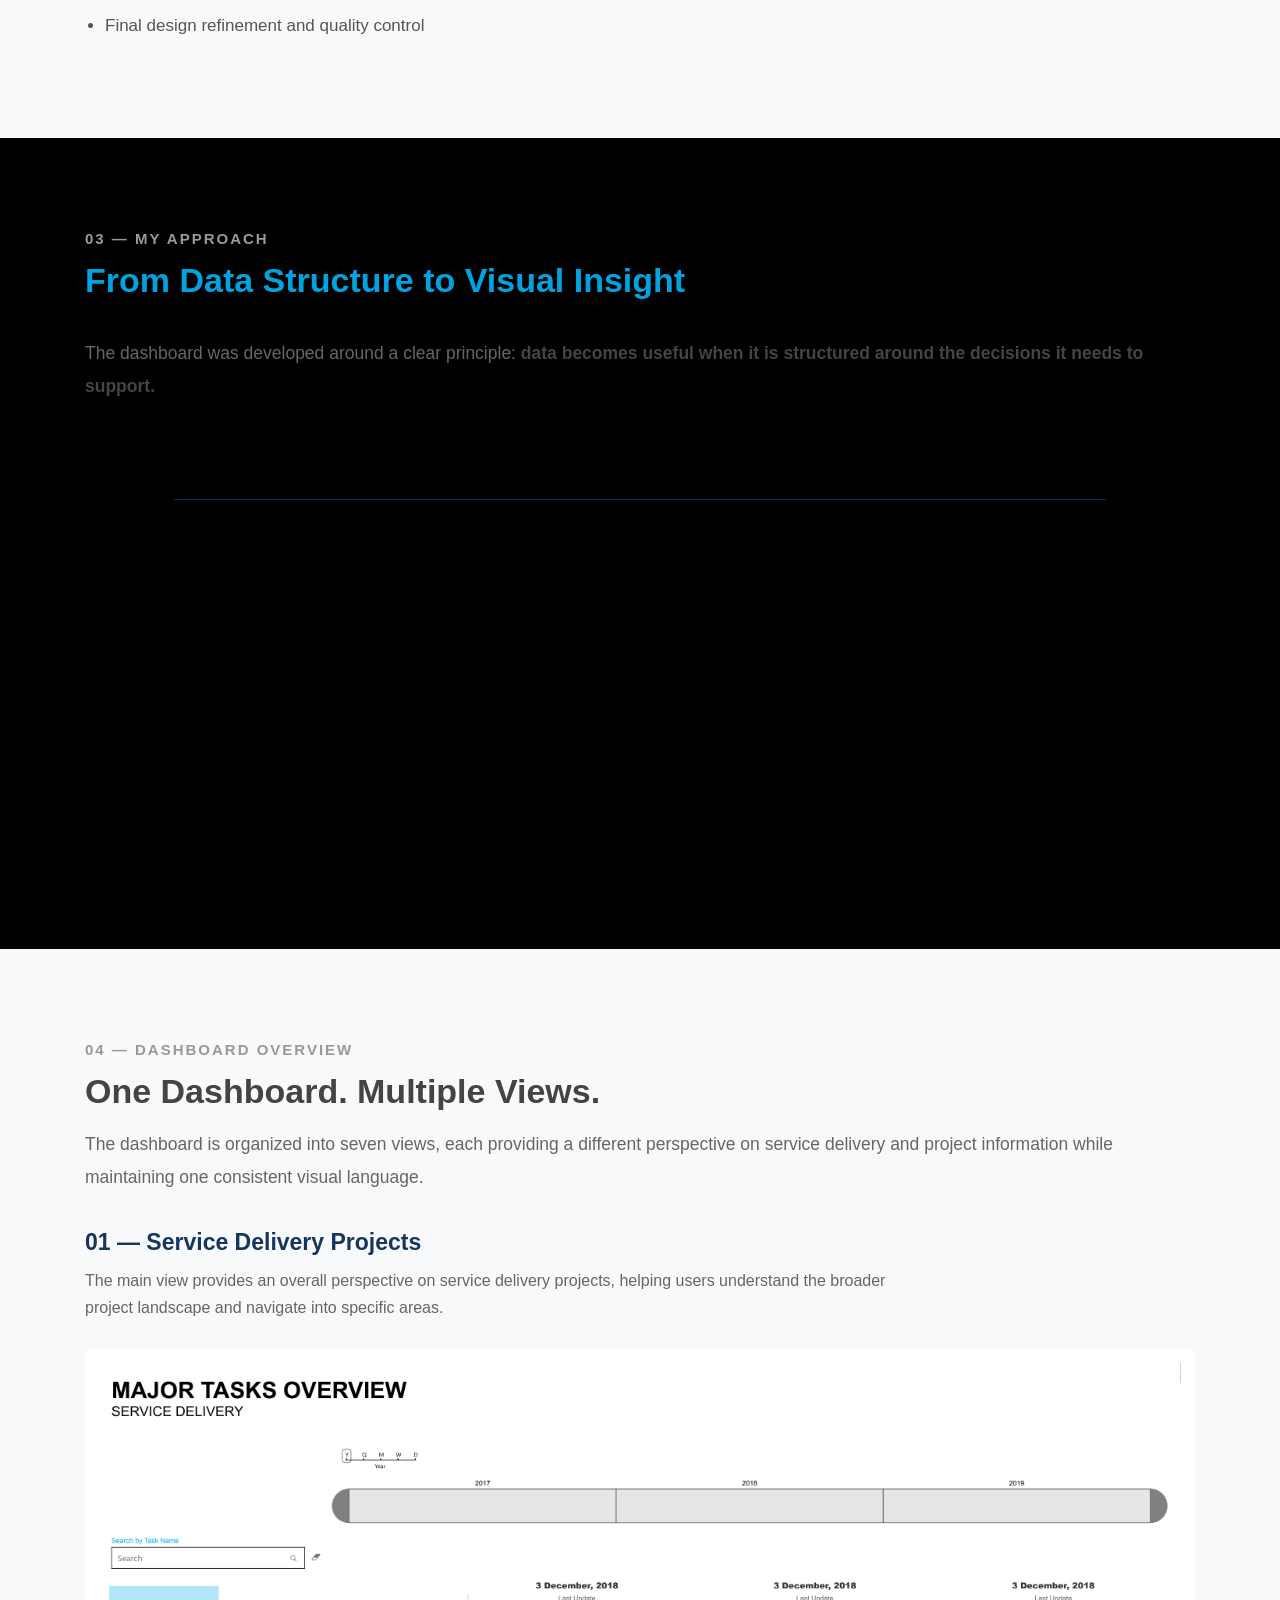
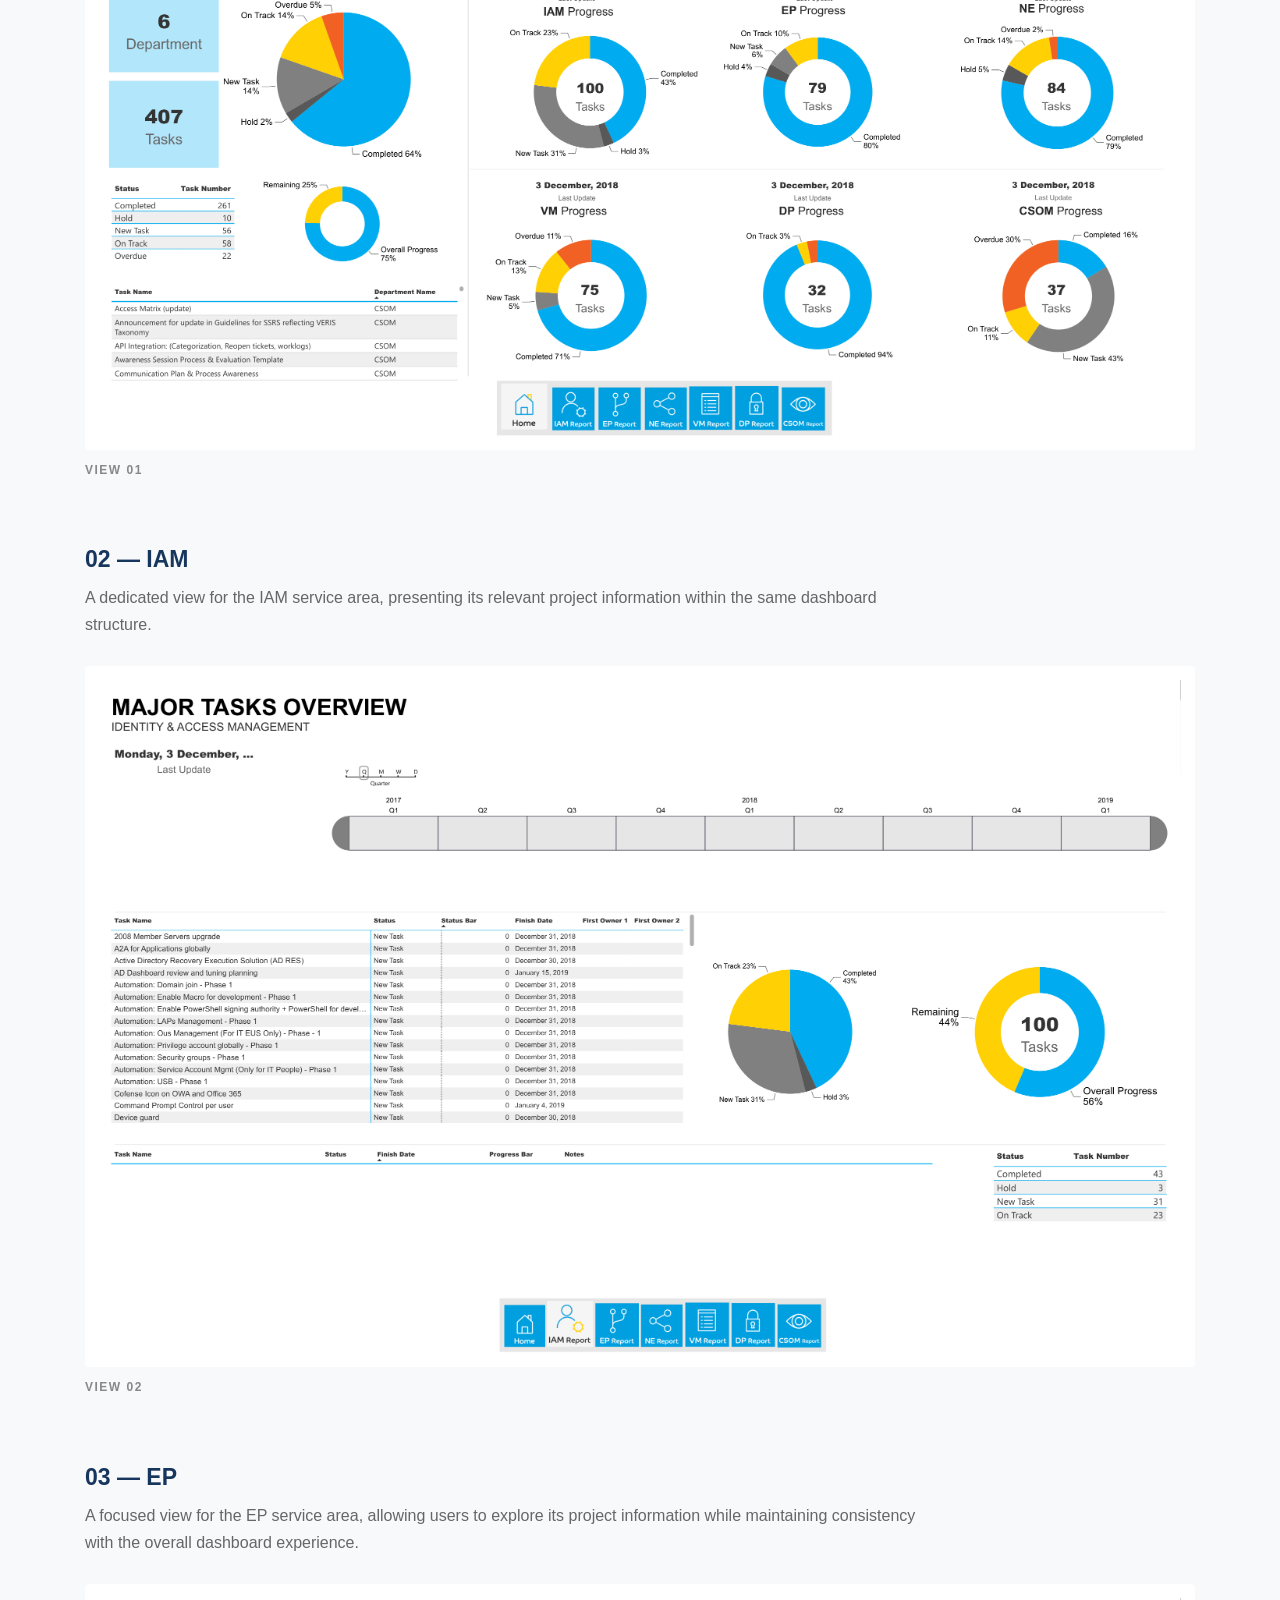
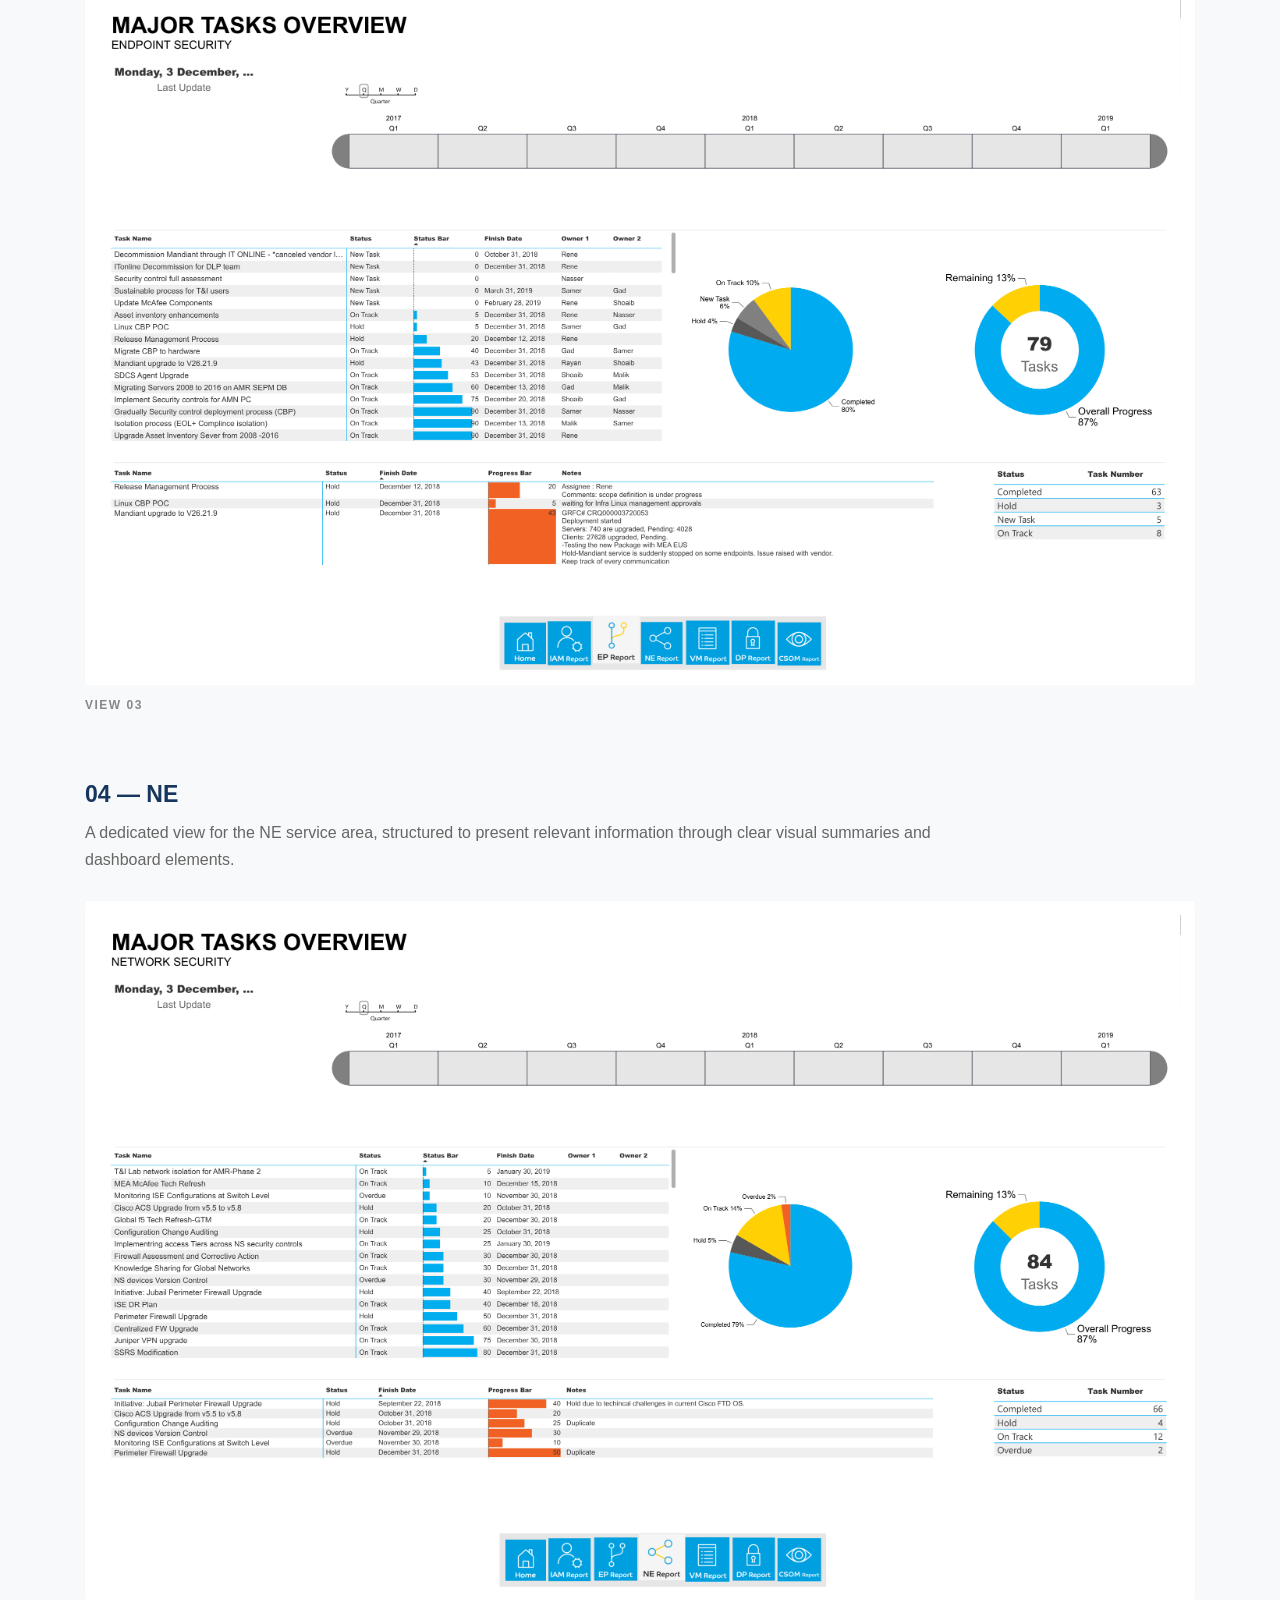
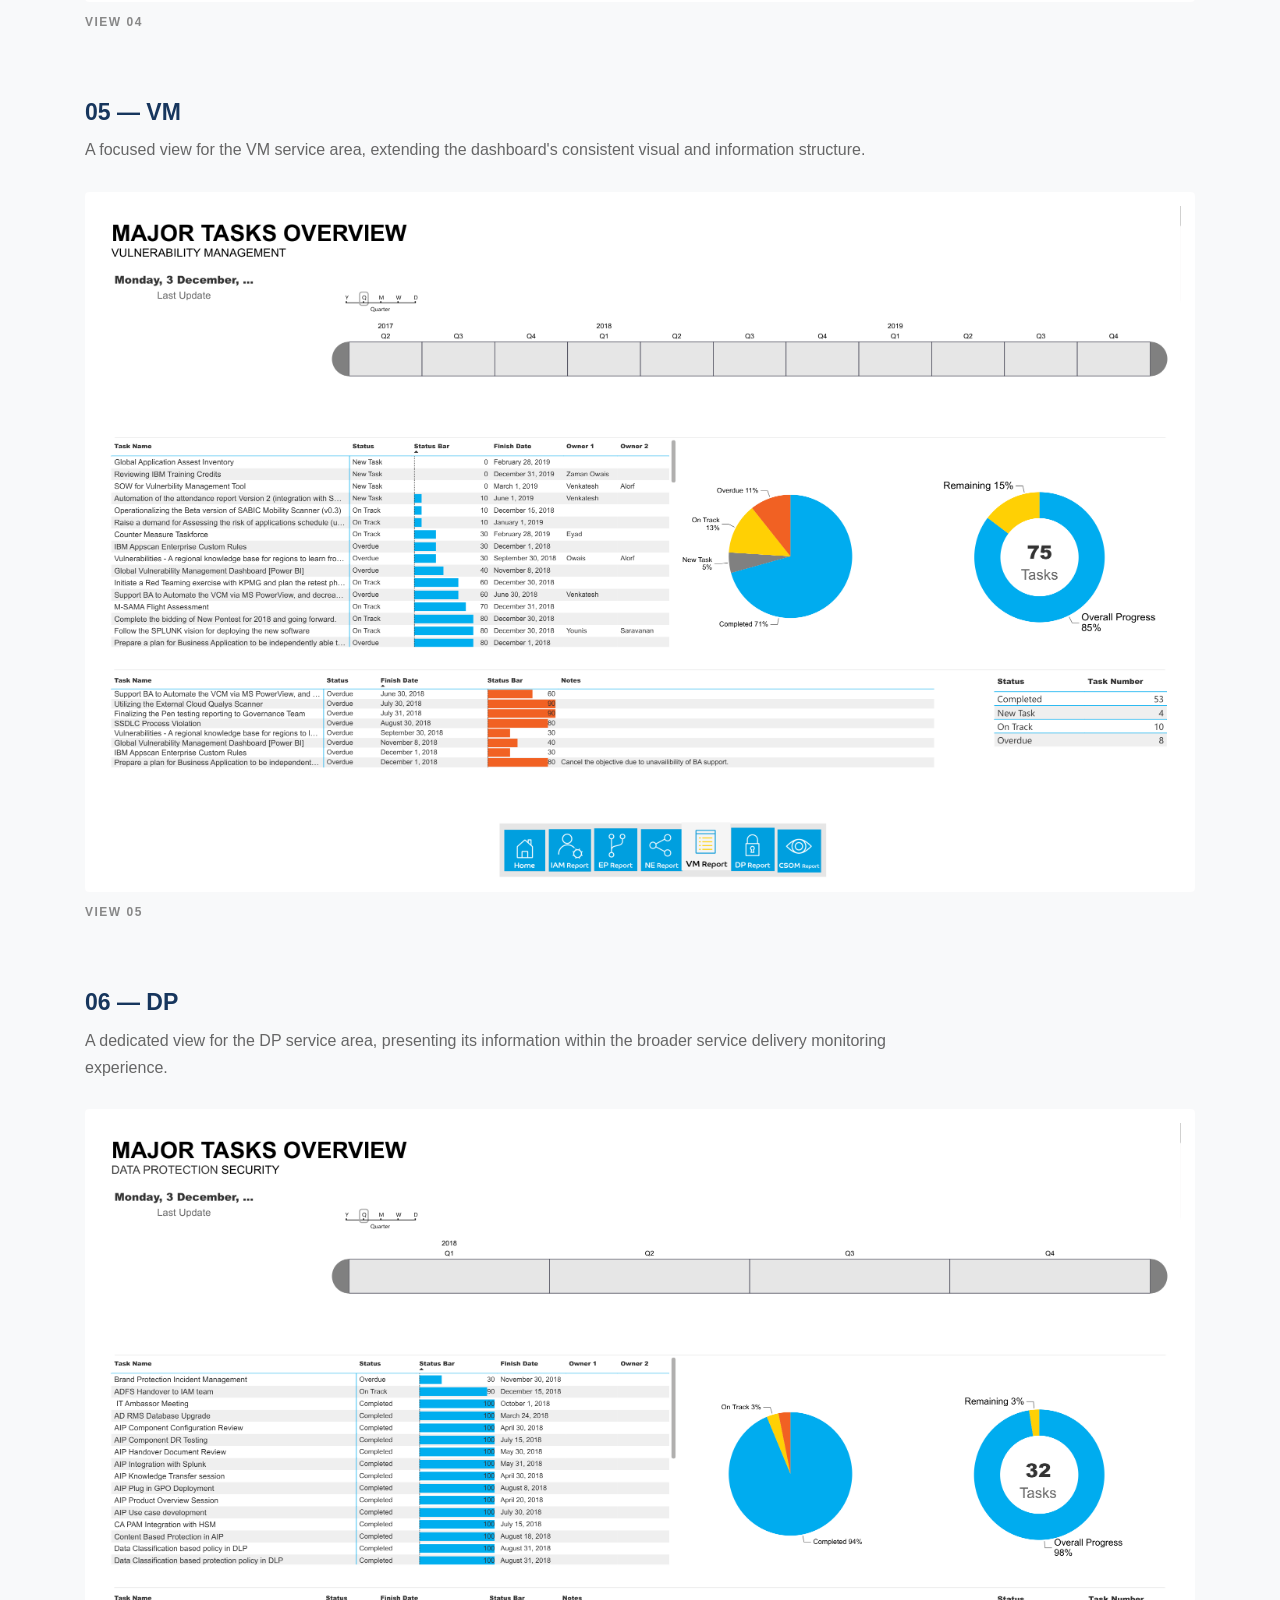
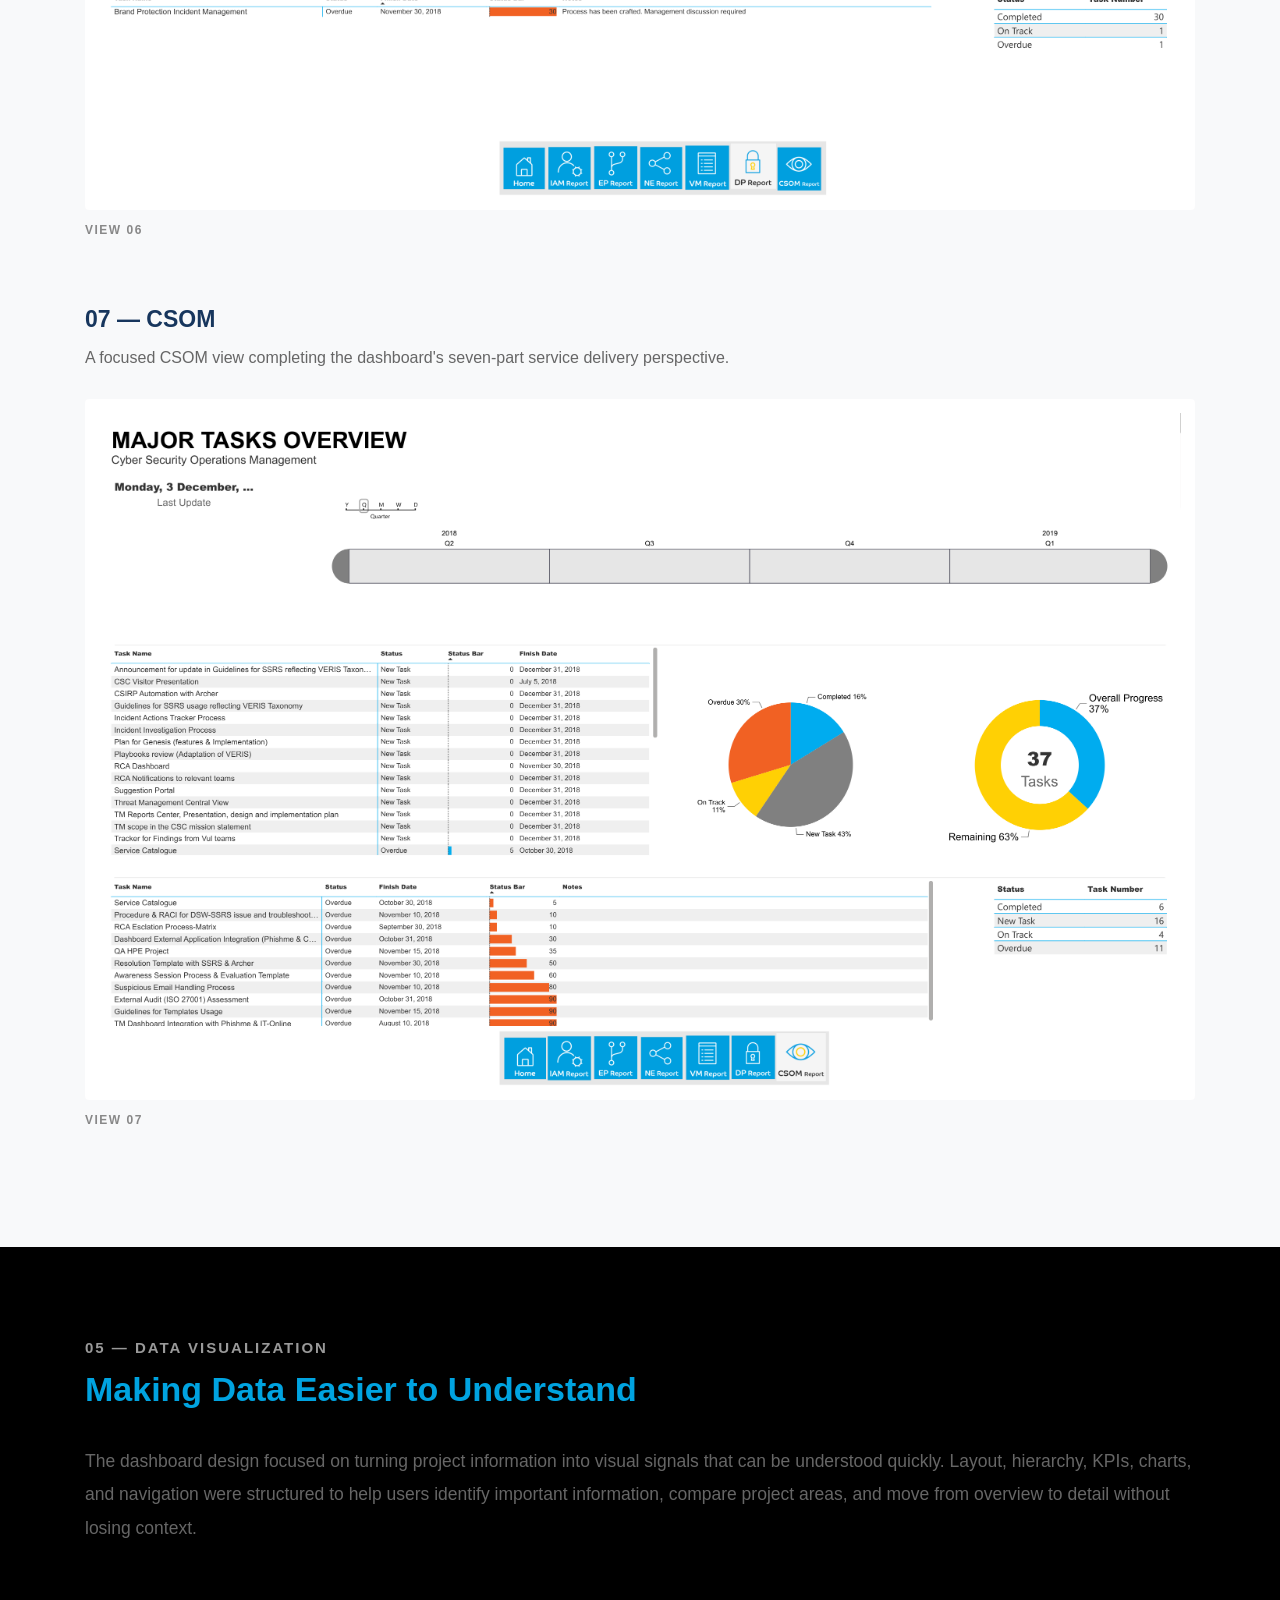
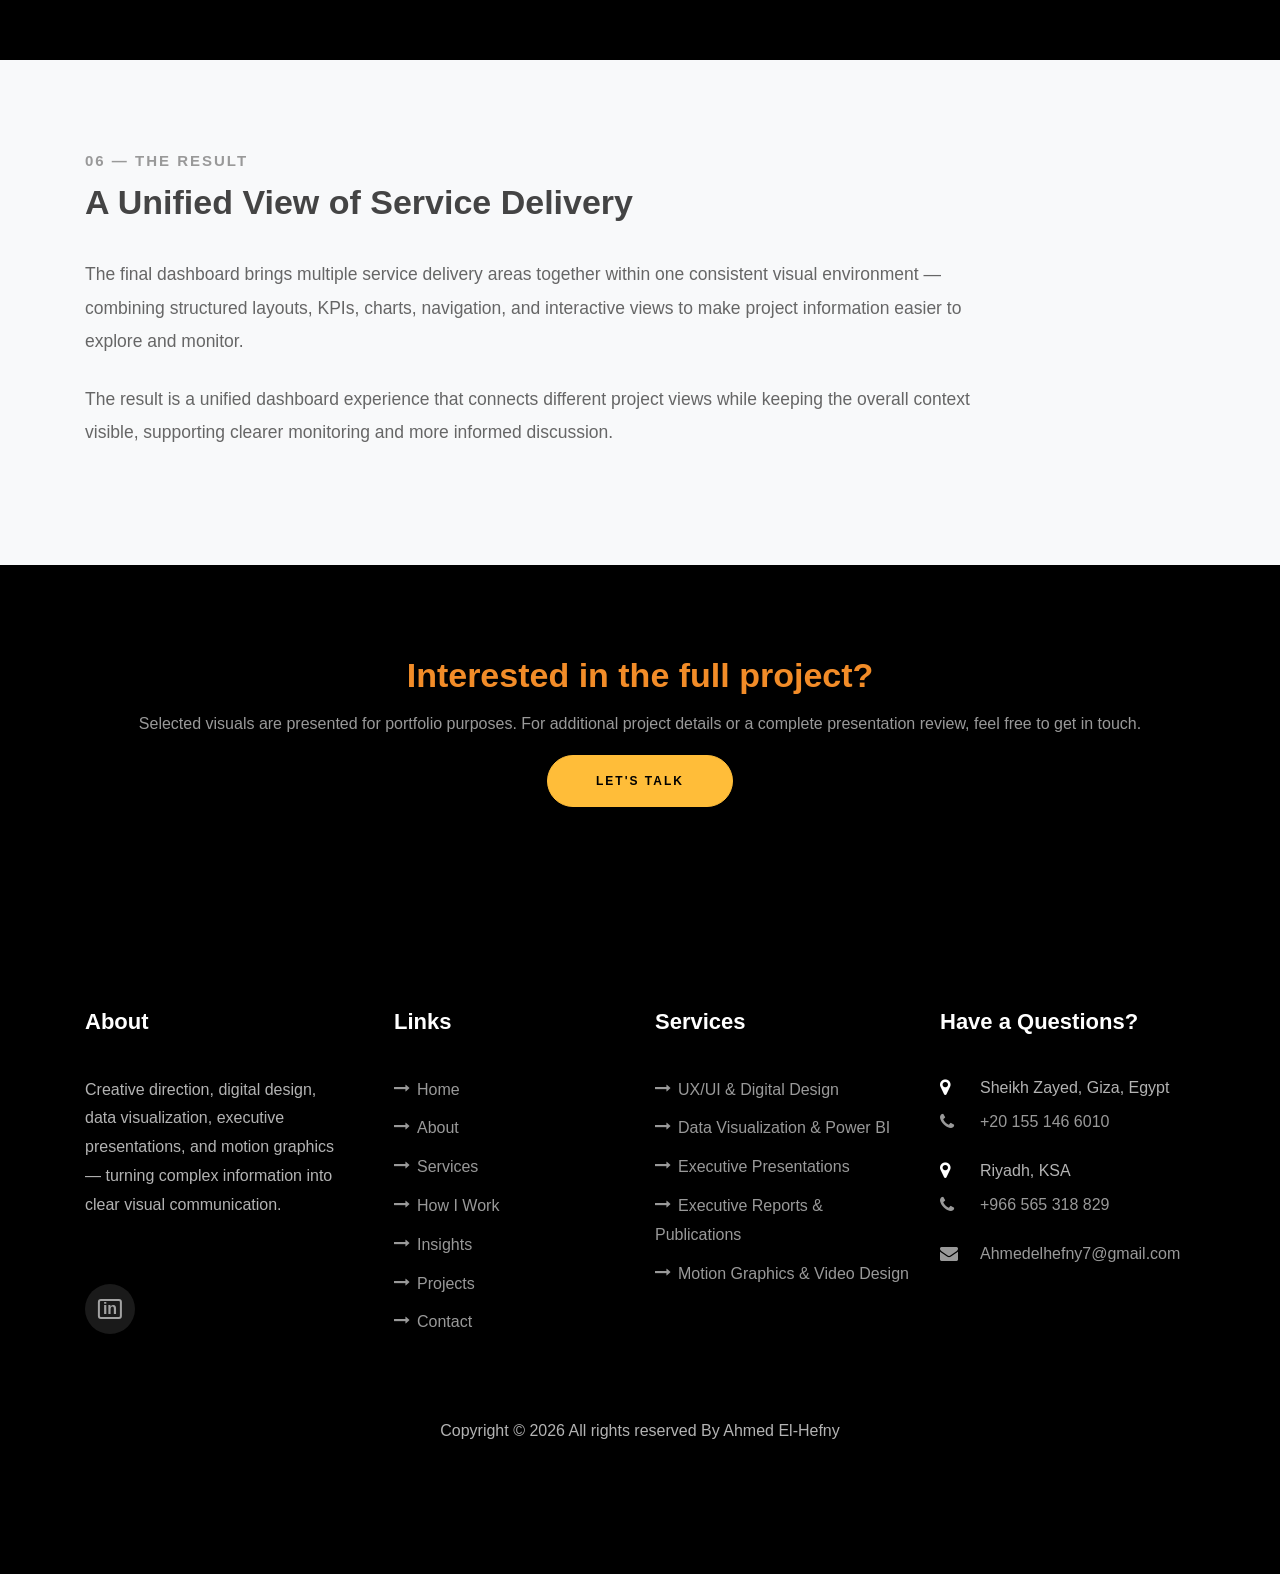
==== commit eec3ddbb: "Improve project story SEO metadata" ====
--- a/project-story/power-bi/power-bi-data-visualization.html
+++ b/project-story/power-bi/power-bi-data-visualization.html
@@ -11,14 +11,36 @@
 
     <meta property="og:title" content="Service Delivery Projects | Project Story | Ahmed Elhefny">
     <meta property="og:description"
-        content="Visual communication and executive presentation design — transforming complex cybersecurity information into a clear visual story.">
+        content="Power BI dashboard and data visualization designed to transform project and service delivery data into clear, interactive insights for monitoring, analysis, and decision-making.">
     <meta property="og:url"
-        content="https://ah-hefny.github.io/AhmedElhefny/project-story/power-bi/">
+        content="https://ah-hefny.github.io/AhmedElhefny/project-story/power-bi/power-bi-data-visualization.html">
     <meta property="og:type" content="website">
     <meta property="og:image"
         content="https://ah-hefny.github.io/AhmedElhefny/project-story/power-bi/images/page-1.png">
 
-    <link rel="stylesheet" href="../../css/open-iconic-bootstrap.min.css">
+    <script type="application/ld+json">
+{
+    "@context": "https://schema.org",
+    "@type": "CreativeWork",
+    "name": "Service Delivery Projects",
+    "headline": "Service Delivery Projects | Project Story | Ahmed Elhefny",
+    "description": "Power BI dashboard and data visualization designed to transform project and service delivery data into clear, interactive insights for monitoring, analysis, and decision-making.",
+    "url": "https://ah-hefny.github.io/AhmedElhefny/project-story/power-bi/power-bi-data-visualization.html",
+    "image": "https://ah-hefny.github.io/AhmedElhefny/project-story/power-bi/images/page-1.png",
+    "author": {
+        "@type": "Person",
+        "name": "Ahmed Elhefny",
+        "url": "https://ah-hefny.github.io/AhmedElhefny/"
+    },
+    "creator": {
+        "@type": "Person",
+        "name": "Ahmed Elhefny",
+        "url": "https://ah-hefny.github.io/AhmedElhefny/"
+    },
+    "genre": "Power BI Dashboard and Data Visualization"
+}
+</script>
+<link rel="stylesheet" href="../../css/open-iconic-bootstrap.min.css">
     <link rel="stylesheet" href="../../css/animate.css">
     <link rel="stylesheet" href="../../css/owl.carousel.min.css">
     <link rel="stylesheet" href="../../css/owl.theme.default.min.css">
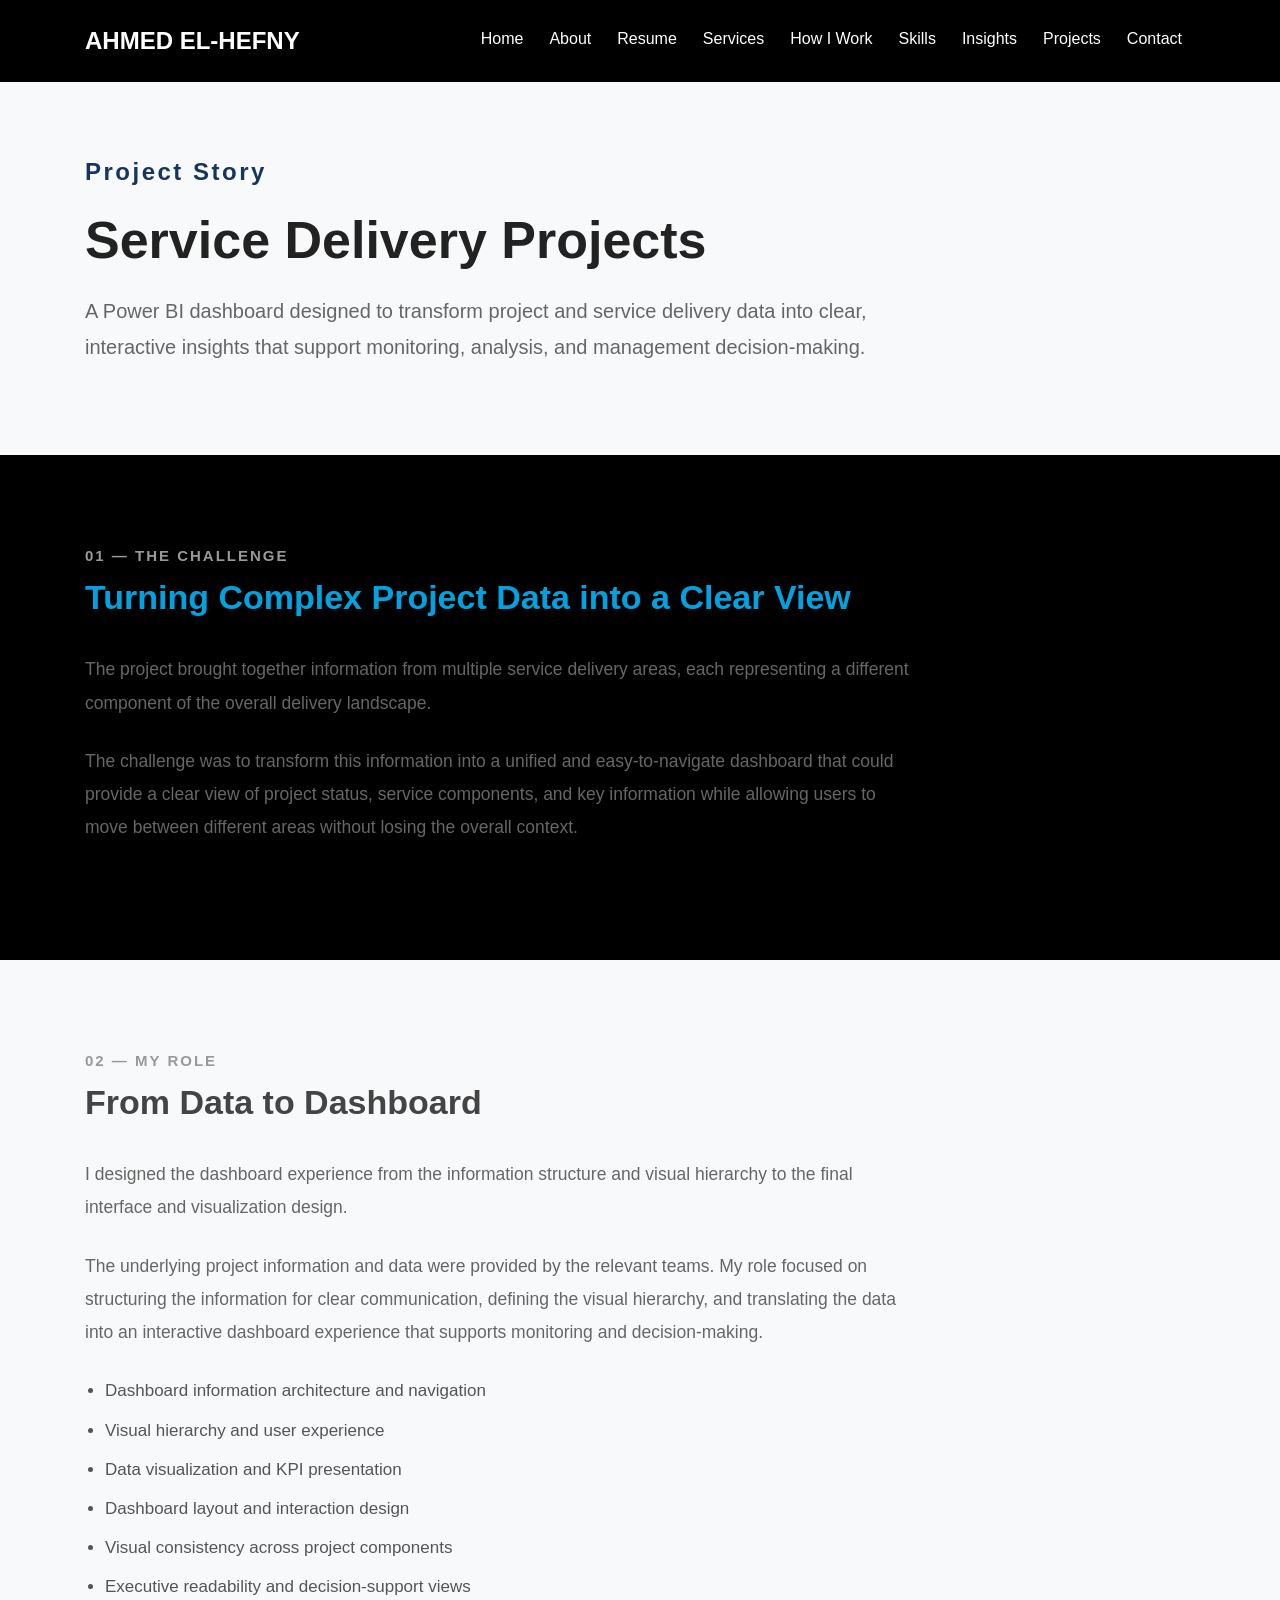
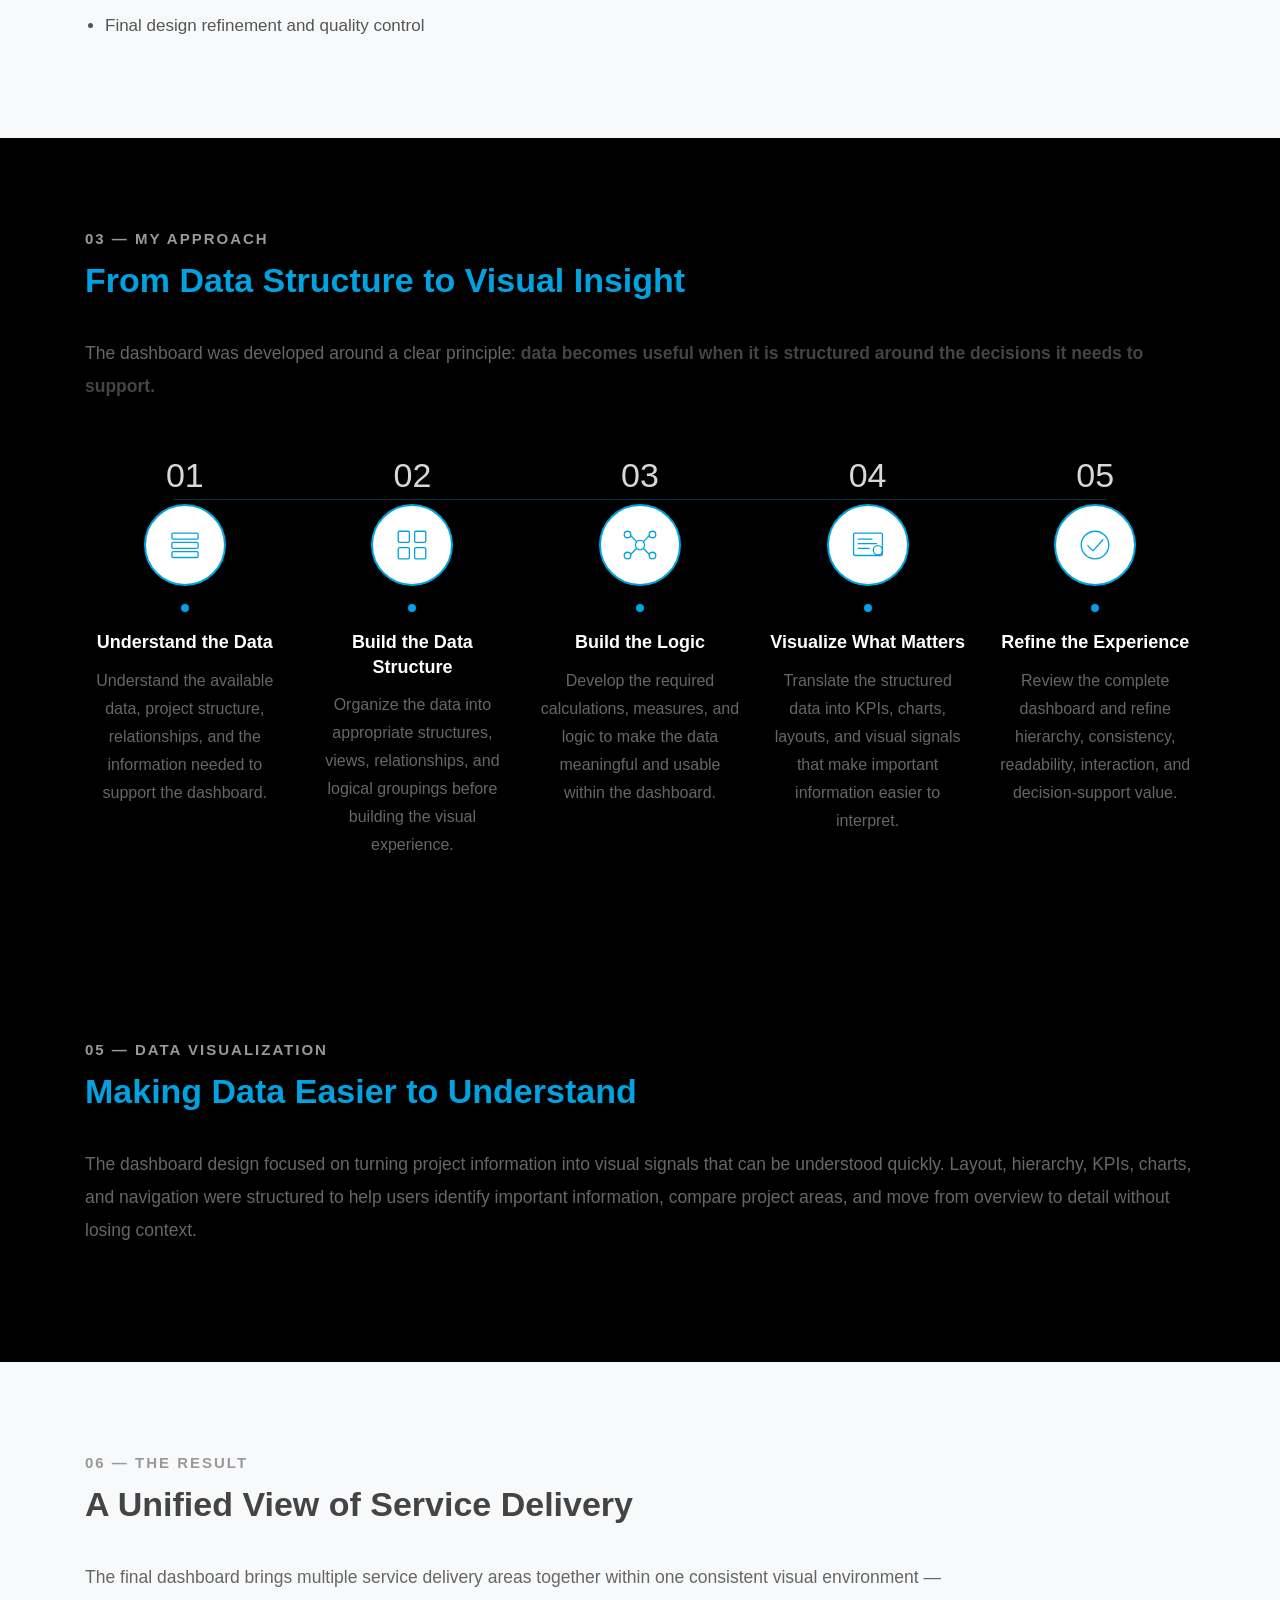
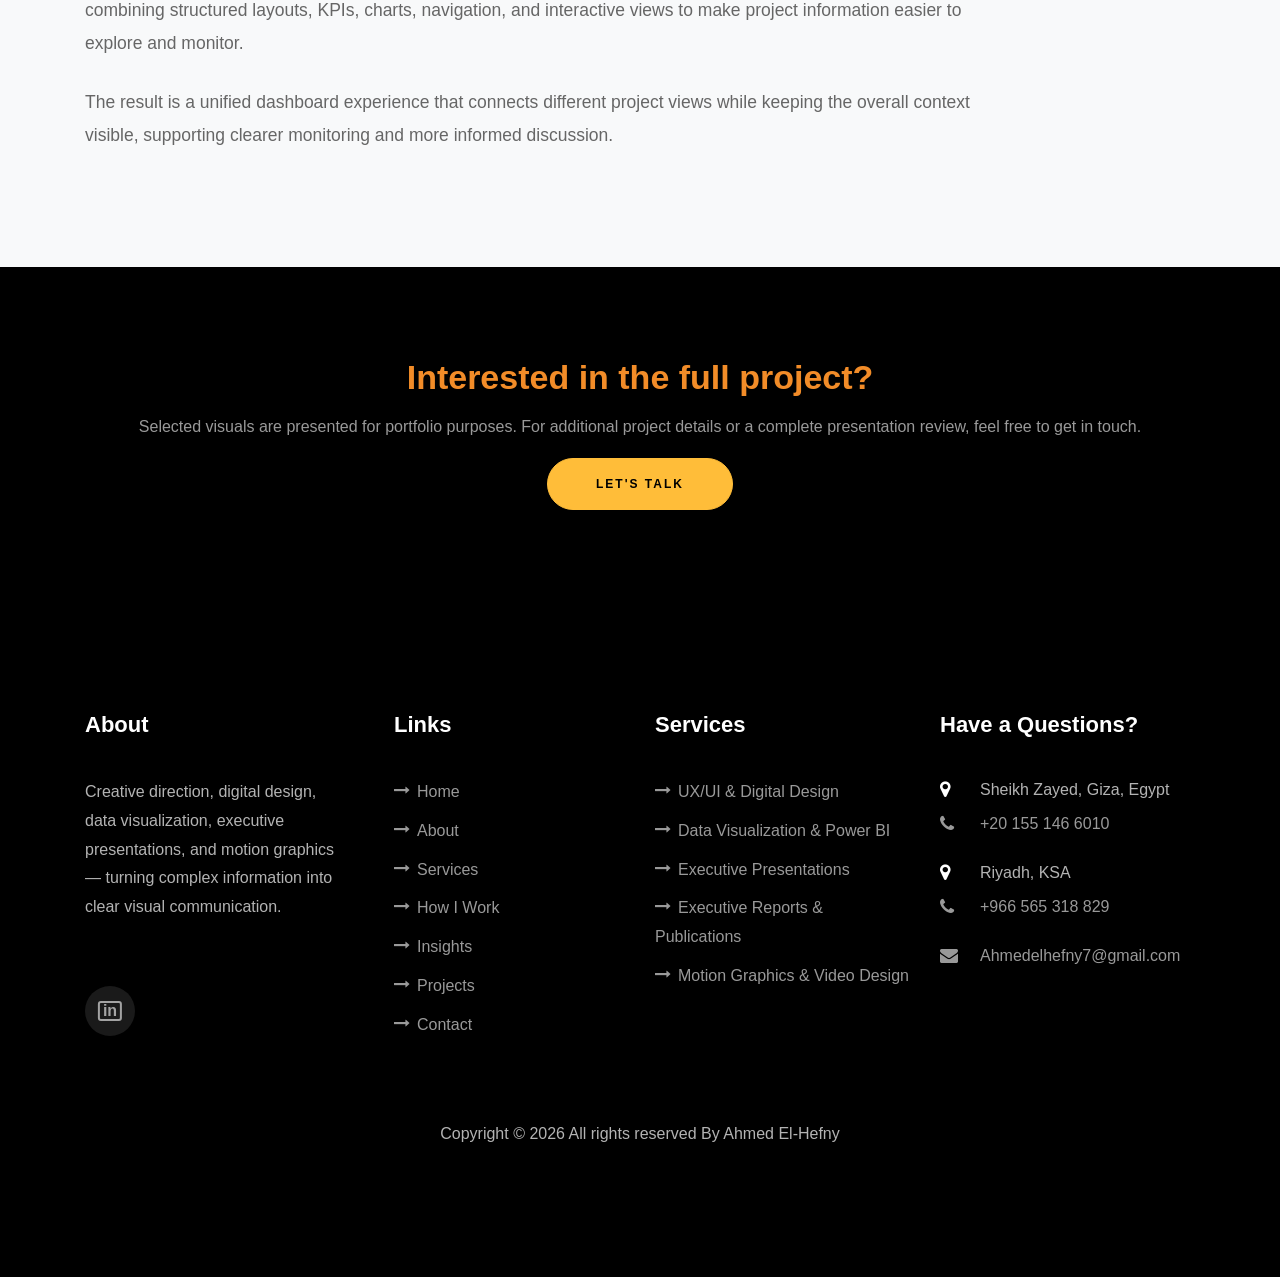
==== commit bab5203b: "Remove sensitive project story visual sections" ====
--- a/project-story/power-bi/power-bi-data-visualization.html
+++ b/project-story/power-bi/power-bi-data-visualization.html
@@ -670,103 +670,7 @@
         </div>
     </div>
 </section>
-<section class="story-section bg-light section-visuals">
-    <div class="container">
-
-        <div class="story-heading">
-            <span class="label">04 — Dashboard Overview</span>
-            <h2>One Dashboard. Multiple Views.</h2>
-            <p class="story-copy">
-                The dashboard is organized into seven views, each providing a different perspective on
-                service delivery and project information while maintaining one consistent visual language.
-            </p>
-        </div>
-
-        <div class="visual-group">
-            <h3>01 — Service Delivery Projects</h3>
-            <p class="group-description">
-                The main view provides an overall perspective on service delivery projects,
-                helping users understand the broader project landscape and navigate into specific areas.
-            </p>
-            <div class="visual-item">
-                <img src="images/page-1.png" alt="Service Delivery Projects Power BI dashboard" class="img-fluid rounded">
-                <span class="visual-number">VIEW 01</span>
-            </div>
-        </div>
-
-        <div class="visual-group">
-            <h3>02 — IAM</h3>
-            <p class="group-description">
-                A dedicated view for the IAM service area, presenting its relevant project information
-                within the same dashboard structure.
-            </p>
-            <div class="visual-item">
-                <img src="images/page-2.png" alt="IAM Power BI dashboard view" class="img-fluid rounded">
-                <span class="visual-number">VIEW 02</span>
-            </div>
-        </div>
-
-        <div class="visual-group">
-            <h3>03 — EP</h3>
-            <p class="group-description">
-                A focused view for the EP service area, allowing users to explore its project information
-                while maintaining consistency with the overall dashboard experience.
-            </p>
-            <div class="visual-item">
-                <img src="images/page-3.png" alt="EP Power BI dashboard view" class="img-fluid rounded">
-                <span class="visual-number">VIEW 03</span>
-            </div>
-        </div>
-
-        <div class="visual-group">
-            <h3>04 — NE</h3>
-            <p class="group-description">
-                A dedicated view for the NE service area, structured to present relevant information
-                through clear visual summaries and dashboard elements.
-            </p>
-            <div class="visual-item">
-                <img src="images/page-4.png" alt="NE Power BI dashboard view" class="img-fluid rounded">
-                <span class="visual-number">VIEW 04</span>
-            </div>
-        </div>
-
-        <div class="visual-group">
-            <h3>05 — VM</h3>
-            <p class="group-description">
-                A focused view for the VM service area, extending the dashboard's consistent visual
-                and information structure.
-            </p>
-            <div class="visual-item">
-                <img src="images/page-5.png" alt="VM Power BI dashboard view" class="img-fluid rounded">
-                <span class="visual-number">VIEW 05</span>
-            </div>
-        </div>
-
-        <div class="visual-group">
-            <h3>06 — DP</h3>
-            <p class="group-description">
-                A dedicated view for the DP service area, presenting its information within the
-                broader service delivery monitoring experience.
-            </p>
-            <div class="visual-item">
-                <img src="images/page-6.png" alt="DP Power BI dashboard view" class="img-fluid rounded">
-                <span class="visual-number">VIEW 06</span>
-            </div>
-        </div>
-
-        <div class="visual-group">
-            <h3>07 — CSOM</h3>
-            <p class="group-description">
-                A focused CSOM view completing the dashboard's seven-part service delivery perspective.
-            </p>
-            <div class="visual-item">
-                <img src="images/page-7.png" alt="CSOM Power BI dashboard view" class="img-fluid rounded">
-                <span class="visual-number">VIEW 07</span>
-            </div>
-        </div>
-
-    </div>
-</section>
+
 <section class="story-section section-thinking">
         <div class="container">
             <div class="story-heading">
